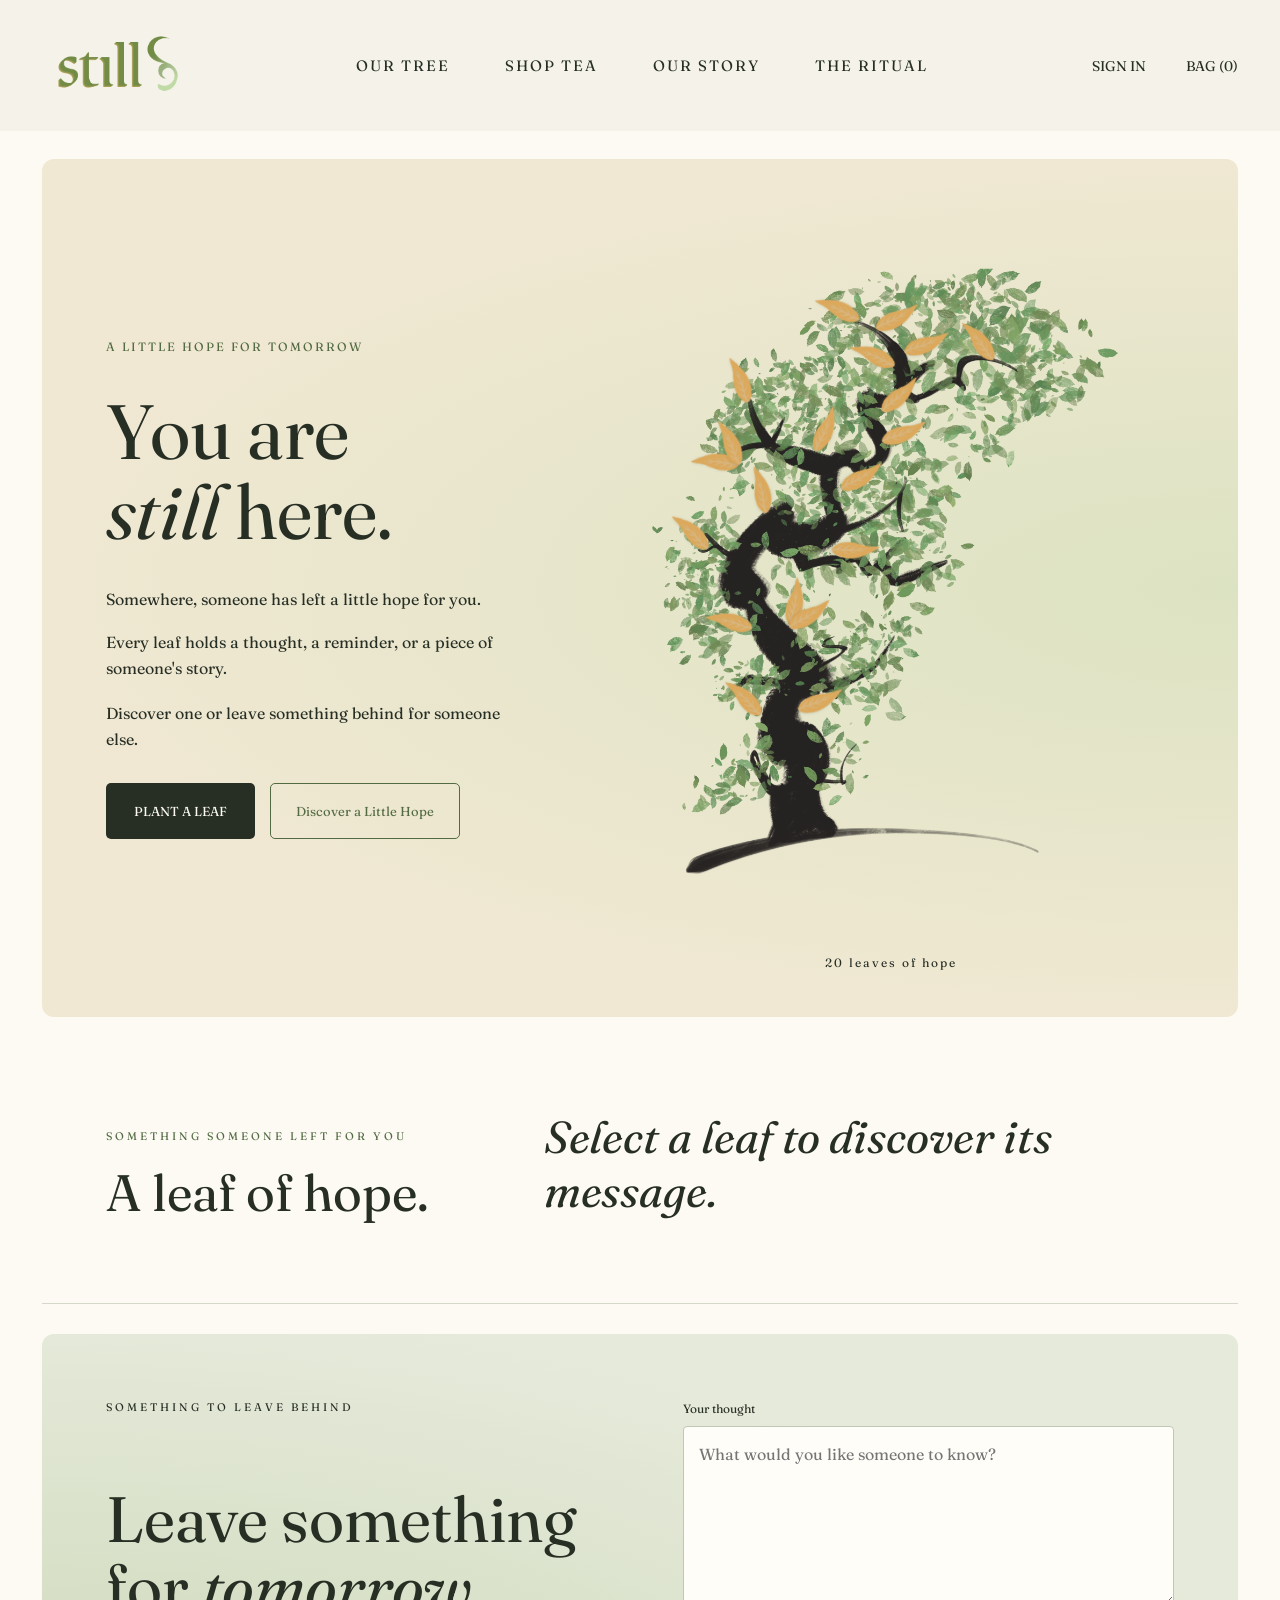
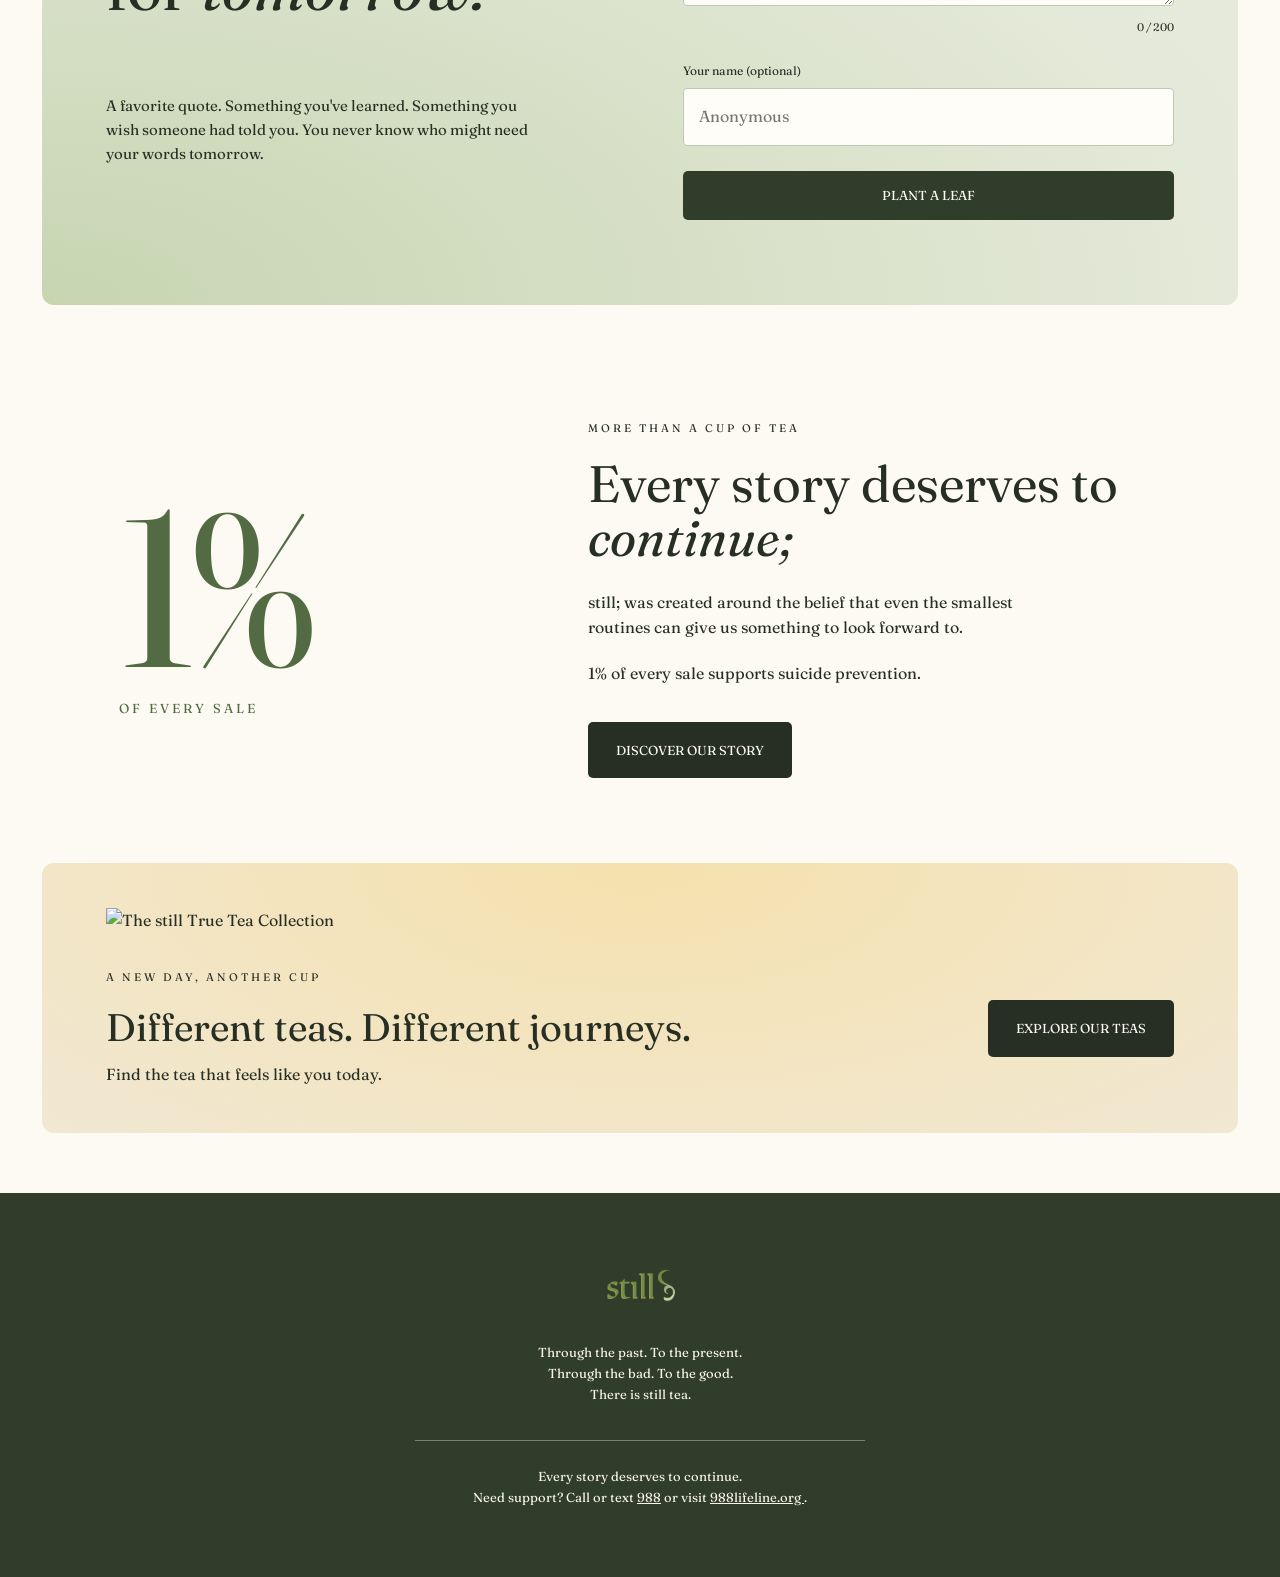
==== index.html @ 0435b793 "next" ====
<!DOCTYPE html>
<html lang="en">

<head>
    <meta charset="UTF-8">
    <meta name="viewport" content="width=device-width, initial-scale=1.0">

    <title>still; | Hope in a Cup</title>

    <link rel="stylesheet" href="style.css">

    <link href="https://fonts.googleapis.com/css2?family=Fraunces:opsz,wght@9..144,400;9..144,500;9..144,600&display=swap" rel="stylesheet">
</head>

<body class="home-page">

    <!-- NAVIGATION -->

    <header class="shop-header">
        <a class="logo" href="index.html" aria-label="STILL; home">
            <img src="Images/logo.png" alt="STILL;">
        </a>

        <button class="menu-button"
                type="button"
                aria-expanded="false"
                aria-controls="main-navigation">
            Menu ☰
        </button>

        <nav id="main-navigation">
            <a href="index.html">Our Tree</a>
            <a href="shop.html">Shop Tea</a>
            <a href="story.html">Our Story</a>
            <a href="ritual.html">The Ritual</a>
        </nav>

        <div class="shop-account">
            <span>Sign In</span>
            <span>Bag (0)</span>
        </div>
    </header>


    <!-- THE TREE OF TOMORROW -->

    <section class="tree-home" id="tree-section">

        <div class="tree-home-text">

            <p class="eyebrow">
                A LITTLE HOPE FOR TOMORROW
            </p>

            <h1>
                You are<br>
                <em>still</em> here.
            </h1>

            <p class="tree-home-intro">
                Somewhere, someone has left
                a little hope for you.
            </p>

            <p>
                Every leaf holds a thought,
                a reminder, or a piece of
                someone's story.
            </p>

            <p>
                Discover one or leave something
                behind for someone else.
            </p>

            <div class="tree-home-buttons">

                <a href="#share" class="store-button">
                    Plant a Leaf
                </a>

                <button id="random-leaf" type="button">
                    Discover a Little Hope
                </button>

            </div>

        </div>

        <div class="tree-home-artwork">

            <div class="tree-container">

                <img
                    class="tree-artwork"
                    src="Images/Tree.png"
                    alt="The Tree of Tomorrow">

                <svg id="tea-tree"
                     viewBox="0 0 800 1067"
                     preserveAspectRatio="none"
                     aria-label="Interactive tree of hopeful messages">

                    <g id="leaves"></g>

                </svg>

            </div>

            <p id="leaf-count" aria-live="polite">
                0 leaves of hope
            </p>

        </div>

    </section>

    <!-- MESSAGE FROM THE TREE -->

    <section class="home-message">

        <div class="home-message-heading">

            <p class="eyebrow">
                SOMETHING SOMEONE LEFT FOR YOU
            </p>

            <h2>A leaf of hope.</h2>

        </div>

        <div class="quote-card" aria-live="polite">

            <blockquote id="quote-text">
                Select a leaf to discover its message.
            </blockquote>

            <p id="quote-author"></p>

        </div>

    </section>


    <!-- SUBMISSION FORM -->

    <section class="share-section" id="share">

        <p class="eyebrow">
            SOMETHING TO LEAVE BEHIND
        </p>

        <h2>Leave something for <em>tomorrow.</em></h2>

        <p class="section-description">
            A favorite quote. Something you've learned.
            Something you wish someone had told you.
            You never know who might need your words tomorrow.
        </p>

        <form id="quote-form">

            <label for="message">Your thought</label>

            <textarea
                id="message"
                maxlength="200"
                placeholder="What would you like someone to know?"
                required></textarea>

            <p id="character-count">0 / 200</p>

            <label for="author">Your name (optional)</label>

            <input
                type="text"
                id="author"
                maxlength="40"
                placeholder="Anonymous">

            <button type="submit">
                Plant a leaf
            </button>

            <p id="success-message" role="status"></p>

        </form>

    </section>


    <!-- OUR PURPOSE -->

    <section class="home-purpose">

        <div class="home-purpose-number">

            <span>1%</span>

            <p>OF EVERY SALE</p>

        </div>

        <div class="home-purpose-text">

            <p class="eyebrow">
                MORE THAN A CUP OF TEA
            </p>

            <h2>
                Every story deserves
                to <em>continue;</em>
            </h2>

            <p>
                still; was created around the belief
                that even the smallest routines can
                give us something to look forward to.
            </p>

            <p>
                1% of every sale supports
                suicide prevention.
            </p>

            <a href="story.html" class="store-button">
                Discover Our Story
            </a>

        </div>

    </section>

    <!-- DISCOVER YOUR TEA -->

    <section class="home-collection">

        <img src="Images/collection.png"
             alt="The still True Tea Collection">

        <div class="home-collection-text">

            <div>

                <p class="eyebrow">
                    A NEW DAY, ANOTHER CUP
                </p>

                <h2>
                    Different teas. Different journeys.
                </h2>

                <p>
                    Find the tea that feels like you today.
                </p>

            </div>

            <a href="shop.html" class="store-button">
                Explore Our Teas
            </a>

        </div>

    </section>


    <!-- FOOTER -->

    <footer>

        <a class="logo" href="index.html" aria-label="STILL; home">
            <img src="Images/logo.png" alt="STILL;">
        </a>

        <p>Through the past. To the present.</p>
        <p>Through the bad. To the good.</p>
        <p>There is still tea.</p>

        <div class="support">
            <p>Every story deserves to continue.</p>

            <p>
                Need support? Call or text
                <a href="tel:988">988</a>
                or visit
                <a href="https://988lifeline.org">
                    988lifeline.org
                </a>.
            </p>
        </div>

    </footer>

    <script src="script.js"></script>

    <script>
        const menuButton = document.querySelector(".menu-button");
        const navigation = document.querySelector("#main-navigation");

        function closeMenu() {
            navigation.classList.remove("open");
            menuButton.setAttribute("aria-expanded", "false");
        }

        menuButton.addEventListener("click", event => {
            event.stopPropagation();

            const isOpen = navigation.classList.toggle("open");

            menuButton.setAttribute("aria-expanded", String(isOpen));
        });

        navigation.addEventListener("click", event => {
            if (event.target.closest("a")) {
                closeMenu();
            }
        });

        document.addEventListener("click", event => {
            if (!navigation.contains(event.target) &&
                !menuButton.contains(event.target)) {
                closeMenu();
            }
        });

        window.addEventListener("resize", () => {
            if (window.innerWidth > 900) {
                closeMenu();
            }
        });
    </script>

</body>
</html>
---- style.css ----
/* =========================
   BRAND COLORS AND FONTS
========================= */

:root {
    --cream: #f8f4eb;
    --green: #526b43;
    --light-green: #a8b88a;
    --dark-green: #303d2b;
    --yellow: #e9cf96;
    --peach: #e5b8a2;
    --brown: #8a735c;
    --white: #fffdf8;

    --heading-font: "Fraunces", sans-serif;
    --body-font: "Fraunces", sans-serif;
}


/* =========================
   GENERAL STYLING
========================= */

* {
    box-sizing: border-box;
    margin: 0;
    padding: 0;
}

html {
    scroll-behavior: smooth;
}

body {
    background-color: var(--cream);
    color: var(--dark-green);
    font-family: "Fraunces", sans-serif;
    line-height: 1.6;
}

h1, h2 {
    font-family: var(--heading-font);
    font-weight: 400;
    line-height: 1.05;
}

h1 {
    font-size: clamp(65px, 9vw, 130px);
}

h2 {
    font-size: clamp(48px, 6vw, 85px);
}

a {
    color: inherit;
    text-decoration: none;
}

button, input, textarea {
    font: inherit;
}

button {
    cursor: pointer;
}

.eyebrow {
    font-size: 11px;
    letter-spacing: 3px;
    font-weight: 400;
    margin-bottom: 20px;
}

.section-description {
    max-width: 500px;
    margin: 25px auto;
    font-size: 15px;
}


/* =========================
   NAVIGATION
========================= */

header {
    display: flex;
    justify-content: space-between;
    align-items: center;
    padding: 25px 6%;
}

.logo {
    font-family: var(--heading-font);
    font-size: 65px;
    line-height: 1;
}

.logo img {
    display: block;
    width: 120px;
    height: auto;
}

nav {
    display: flex;
    gap: 30px;
}

nav a {
    font-size: 13px;
}

nav a:hover {
    opacity: 0.5;
}

.menu-button {
    display: none;
    align-items: center;
    gap: 8px;
    background: transparent;
    color: var(--dark-green);
    border: 1px solid var(--dark-green);
    border-radius: 30px;
    padding: 9px 14px;
}

.menu-icon {
    font-size: 16px;
}

nav .shop-link {
    border-bottom: 1px solid var(--dark-green);
}

nav .shop-link.active {
    font-weight: 400;
}


/* =========================
   HERO SECTION
========================= */

.hero {
    min-height: 85vh;

    display: flex;
    flex-direction: column;
    align-items: center;
    justify-content: center;

    padding: 80px 20px;
    text-align: center;

    background: radial-gradient(
        ellipse at bottom,
        var(--peach),
        var(--yellow) 35%,
        var(--cream) 75%
    );
}

.intro {
    max-width: 430px;
    margin: 30px auto;
    font-size: 15px;
}

.button,
button {
    display: inline-block;

    background-color: var(--dark-green);
    color: var(--white);

    padding: 14px 30px;
    border: none;
    border-radius: 30px;

    font-size: 13px;

    transition: background-color 0.3s,
                transform 0.3s;
}

.button:hover,
button:hover {
    background-color: var(--green);
    transform: translateY(-2px);
}


/* =========================
   TREE SECTION
========================= */

.tree-section {
    padding: 100px 20px;
    text-align: center;
}

.tree-container {
    position: relative;
    width: 100%;
    max-width: 850px;
    margin: 0 auto;
}

.tree-artwork {
    display: block;
    width: 100%;
    height: auto;
}

#tea-tree {
    position: absolute;
    inset: 0;
    display: block;
    width: 100%;
    height: 100%;
    overflow: visible;
}


/* =========================
   INTERACTIVE LEAVES
========================= */

.leaf {
    cursor: pointer;
}

.leaf-shape {
    stroke: var(--dark-green);
    stroke-width: 0.6;

    transition: fill 0.3s,
                opacity 0.3s;
}

.leaf:hover .leaf-shape,
.leaf:focus .leaf-shape {
    fill: var(--yellow);
    stroke-width: 2;
}

.leaf.selected .leaf-shape {
    fill: var(--yellow);
    stroke-width: 2;
}

.leaf-vein {
    stroke: #f8f4eb;
    stroke-width: 0.8;
    fill: none;
    opacity: 0.65;
    pointer-events: none;
}

.leaf-inner {
    transform-origin: 0 0;
    animation: grow 0.7s ease-out both;
}

@keyframes grow {
    from {
        opacity: 0;
        transform: scale(0);
    }

    to {
        opacity: 1;
        transform: scale(1);
    }
}

#leaf-count {
    font-size: 12px;
    letter-spacing: 2px;
    margin-bottom: 30px;
}

.leaf-image {
    cursor: pointer;
    filter: saturate(0.88) drop-shadow(0 2px 2px rgba(48, 61, 43, 0.18));
    transition: filter 0.25s ease, transform 0.25s ease;
    transform-box: fill-box;
    transform-origin: center;
}

.leaf:hover .leaf-image,
.leaf:focus .leaf-image,
.leaf.selected .leaf-image {
    filter: saturate(1.25) brightness(1.08)
            drop-shadow(0 0 7px rgba(233, 207, 150, 0.95));
    transform: scale(1.12);
}

.leaf.new-leaf .leaf-image {
    animation: newLeafAppear 1.1s ease-out both;
}

@keyframes newLeafAppear {
    0% {
        opacity: 0;
        transform: scale(0.2) rotate(-18deg);
        filter: brightness(1.35);
    }

    70% {
        opacity: 1;
        transform: scale(1.18) rotate(4deg);
    }

    100% {
        opacity: 1;
        transform: scale(1) rotate(0);
    }
}


/* =========================
   QUOTE DISPLAY
========================= */

.quote-card {
    background-color: var(--white);
    border: 1px solid #ded9cd;

    max-width: 650px;
    margin: 0 auto;

    padding: 45px 30px;
    border-radius: 4px;
}

#quote-text {
    font-family: var(--heading-font);
    font-size: clamp(32px, 5vw, 48px);
    font-style: italic;
    line-height: 1.2;
    overflow-wrap: anywhere;
}

#quote-author {
    font-size: 12px;
    margin-top: 20px;
    opacity: 0.7;
    overflow-wrap: anywhere;
}

#random-leaf {
    margin-top: 30px;
    background-color: transparent;
    border: 1px solid var(--green);
    color: var(--green);
}

#random-leaf:hover {
    background-color: var(--green);
    color: var(--white);
}


/* =========================
   SHARE SECTION
========================= */

.share-section {
    background: linear-gradient(
        180deg,
        var(--cream),
        #dce3cf
    );

    padding: 100px 20px;
    text-align: center;
}

form {
    max-width: 500px;
    margin: 40px auto 0;
    text-align: left;
}

label {
    display: block;
    font-size: 12px;
    margin-bottom: 8px;
}

textarea,
input {
    width: 100%;

    background-color: var(--white);
    border: 1px solid #bfc7b5;
    border-radius: 4px;

    padding: 15px;
    color: var(--dark-green);
}

textarea {
    min-height: 150px;
    resize: vertical;
}

textarea:focus,
input:focus {
    outline: 2px solid var(--green);
}

#character-count {
    text-align: right;
    font-size: 11px;
    margin: 5px 0 25px;
}

form button {
    width: 100%;
    margin-top: 25px;
}

#success-message {
    margin-top: 20px;
    font-size: 13px;
    text-align: center;
}


/* =========================
   FOOTER
========================= */

footer {
    background-color: var(--dark-green);
    color: var(--cream);

    padding: 70px 20px;
    text-align: center;
}

footer .logo {
    display: inline-block;
    margin-bottom: 25px;
}

footer .logo img {
    width: 85px;
}

footer p {
    font-size: 13px;
}

.support {
    margin: 35px auto 0;
    padding-top: 25px;
    max-width: 450px;

    border-top: 1px solid #77836e;
}

.support a {
    text-decoration: underline;
}


/* =========================
   MOBILE RESPONSIVENESS
========================= */

@media (max-width: 600px) {

    header {
        position: relative;
        padding: 20px;
        flex-direction: row;
    }

    .menu-button {
        display: flex;
        margin-left: auto;
    }

    nav {
        display: none;
        position: absolute;
        z-index: 20;
        top: 100%;
        left: 20px;
        right: 20px;
        flex-direction: column;
        gap: 0;
        background: var(--cream);
        border: 1px solid #ded9cd;
        box-shadow: 0 15px 35px rgba(48, 61, 43, 0.12);
        padding: 12px 20px;
    }

    nav.open {
        display: flex;
    }

    nav a {
        padding: 12px 0;
        border-bottom: 1px solid #e7e1d4;
    }

    .shop-grid {
        grid-template-columns: 1fr;
    }

    .shop-hero h1 {
        font-size: clamp(48px, 14vw, 72px);
    }

}

@media (max-width: 900px) {

    header {
        position: relative;
    }

    .menu-button {
        display: flex;
    }

    nav {
        display: none;
        position: absolute;
        z-index: 20;
        top: 100%;
        left: 20px;
        right: 20px;
        flex-direction: column;
        gap: 0;
        background: var(--cream);
        border: 1px solid #ded9cd;
        box-shadow: 0 15px 35px rgba(48, 61, 43, 0.12);
        padding: 12px 20px;
    }

    nav.open {
        display: flex;
    }

    nav a {
        padding: 12px 0;
        border-bottom: 1px solid #e7e1d4;
    }

    .shop-hero {
        min-height: 52vh;
        display: flex;
        flex-direction: column;
        justify-content: center;
        align-items: center;
        text-align: center;
        padding: 80px 20px;
        background: radial-gradient(ellipse at bottom, var(--peach), var(--yellow) 35%, var(--cream) 75%);
    }

    .shop-grid {
        max-width: 1100px;
        margin: 0 auto;
        padding: 80px 20px 120px;
        display: grid;
        grid-template-columns: repeat(3, 1fr);
        gap: 28px;
    }

    .product-card {
        text-align: center;
    }

    .product-image {
        aspect-ratio: 4 / 5;
        display: grid;
        place-items: center;
        margin-bottom: 20px;
        border: 1px solid #ded9cd;
        background: var(--white);
        color: #9a927f;
    }

    .product-card h3 {
        font-family: var(--heading-font);
        font-size: 30px;
        font-weight: 400;
    }

    .product-price {
        margin: 8px 0 20px;
    }

    .product-card .button {
        min-width: 140px;
    }
}

@media (min-width: 901px) {

    .logo img {
        width: 140px;
    }

}


/* REDUCED MOTION ACCESSIBILITY */

@media (prefers-reduced-motion: reduce) {

    html {
        scroll-behavior: auto;
    }

    *, *::before, *::after {
        animation: none !important;
        transition: none !important;
    }

}

/* =====================================
   STILL; STOREFRONT
===================================== */

.shop-page {
    background: #fcfaf3;
    color: #272f25;
}


/* SHOP NAVIGATION */

.shop-header {
    background: #f5f3e9;
    padding: 24px 3.3%;
    min-height: 110px;
}

.shop-header .logo img {
    width: 150px;
}

.shop-header nav {
    display: flex;
    gap: 55px;
}

.shop-header nav a {
    text-transform: uppercase;
    letter-spacing: 2px;
    font-size: 15px;
}

.shop-account {
    display: flex;
    gap: 40px;
    text-transform: uppercase;
    font-size: 14px;
}


/* SHOP PAGE MARGINS */

.shop-main {
    padding: 28px 3.3% 0;
}


/* =====================================
   HERO SECTION
===================================== */

.store-hero {
    position: relative;
    isolation: isolate;
    overflow: hidden;

    display: grid;
    grid-template-columns: 1fr 1fr;
    align-items: center;

    min-height: 570px;
    padding: 40px 5.3%;

    border-radius: 12px;

    background: radial-gradient(
        ellipse at 75% 35%,
        #ffe2a7 0%,
        #f5e3c0 25%,
        #f1e8d3 60%
    );
}


/* HERO TEXT */

.store-hero-text {
    position: relative;
    z-index: 2;

    display: flex;
    flex-direction: column;
    align-items: flex-start;
    justify-content: space-between;

    min-height: 460px;
}

.store-hero-text .eyebrow {
    color: #6b814b;
    font-size: 17px;
    letter-spacing: 2.5px;
}

.store-hero h1 {
    font-size: clamp(55px, 5vw, 95px);
    line-height: 1.08;
    font-weight: 400;
    letter-spacing: -2px;
}

.store-hero h1 em {
    font-weight: 400;
}


/* HERO PRODUCT IMAGE */

.store-hero-image {
    position: relative;
    z-index: 2;

    display: flex;
    justify-content: center;
    align-items: center;
}

.store-hero-image img {
    display: block;
    width: 100%;
    max-width: 540px;
    max-height: 510px;
    object-fit: contain;
}


/* BACKGROUND CURVES */

.hero-curve {
    position: absolute;
    z-index: -1;
    pointer-events: none;

    width: 85%;
    height: 220px;

    border-radius: 50% 0 0 0;
    transform: rotate(-12deg);
}

.curve-one {
    background: rgba(168, 184, 138, 0.18);
    bottom: -100px;
    right: -30%;
}

.curve-two {
    background: rgba(168, 184, 138, 0.25);
    bottom: -140px;
    right: -33%;
}


/* =====================================
   BUTTONS
===================================== */

.store-button {
    display: inline-block;

    background: #272f25;
    color: #fcfaf3;

    padding: 19px 32px;
    border-radius: 5px;

    text-transform: uppercase;
    font-size: 16px;

    transition: background 0.3s ease;
}

.store-button:hover {
    background: #526b43;
}


/* =====================================
   TRUE TEA COLLECTION
===================================== */

.tea-collection {
    padding: 48px 0 80px;
}

.collection-intro h2 {
    font-size: clamp(30px, 2.5vw, 45px);
    font-weight: 400;
    margin-bottom: 15px;
}

.collection-intro h2 em {
    font-weight: 400;
}

.collection-intro p {
    font-size: 16px;
    line-height: 1.4;
}


/* TEA CATEGORY NAVIGATION */

.tea-navigation {
    display: flex;
    flex-wrap: wrap;
    align-items: center;
    gap: 6px;

    border-top: 1px solid #d7d8cc;

    margin-top: 48px;
    padding: 24px 10px;

    color: #747d68;
    font-size: 16px;
    letter-spacing: 1.5px;
    text-transform: uppercase;
}

.tea-navigation a:hover {
    color: #272f25;
    text-decoration: underline;
}


/* =====================================
   PRODUCT GRID
===================================== */

.tea-grid {
    display: grid;
    grid-template-columns: repeat(3, 1fr);
    gap: 55px 28px;
}

.tea-product {
    scroll-margin-top: 30px;
}

.tea-product-image {
    aspect-ratio: 4 / 4.5;

    display: flex;
    justify-content: center;
    align-items: center;

    padding: 40px;
    overflow: hidden;
    border-radius: 5px;
}

.tea-product-image img {
    width: 100%;
    height: 100%;
    object-fit: contain;

    transition: transform 0.4s ease;
}

.tea-product:hover .tea-product-image img {
    transform: scale(1.045);
}


/* PRODUCT BACKGROUND COLORS */

.green-bg {
    background: radial-gradient(
        ellipse at top,
        #f1efce,
        #c7d4b3
    );
}

.white-bg {
    background: radial-gradient(
        ellipse at top,
        #faf6e9,
        #e4ddc8
    );
}

.yellow-bg {
    background: radial-gradient(
        ellipse at top,
        #fff1c2,
        #e7d39a
    );
}

.oolong-bg {
    background: radial-gradient(
        ellipse at top,
        #f9e4ca,
        #e5bc95
    );
}

.black-bg {
    background: radial-gradient(
        ellipse at top,
        #f1d6c8,
        #cfa69b
    );
}

.dark-bg {
    background: radial-gradient(
        ellipse at top,
        #e8c9ba,
        #b9938c
    );
}


/* PRODUCT INFORMATION */

.tea-product-info {
    padding: 22px 0;
}

.tea-type {
    font-size: 11px;
    letter-spacing: 2px;
    color: #747d68;
    margin-bottom: 8px;
}

.tea-product-info h3 {
    font-size: 30px;
    font-weight: 400;
    margin-bottom: 10px;
}

.tea-product-info p {
    max-width: 320px;
}

.tea-quantity {
    font-size: 12px;
    text-transform: uppercase;
    letter-spacing: 1px;
    margin-top: 20px;
}



/* =====================================
   BRAND STORY
===================================== */

.store-story {
    display: grid;
    grid-template-columns: 1fr 1fr;
    align-items: center;
    gap: 6%;

    text-align: left;
    padding: 65px 5%;

    background: radial-gradient(
        ellipse at bottom right,
        #d7dfc4,
        #f3efdf 75%
    );

    border-radius: 12px;
}


/* LEFT SIDE — TEXT */

.story-text {
    display: flex;
    flex-direction: column;
    align-items: flex-start;
}

.story-text .eyebrow {
    color: #526b43;
    margin-bottom: 30px;
}

.story-text h2 {
    font-size: clamp(36px, 3.8vw, 65px);
    line-height: 1.1;
    margin-bottom: 25px;
}

.story-text p:not(.eyebrow) {
    max-width: 450px;
    margin: 0 0 20px;
}

.story-text .store-button {
    margin-top: 20px;
}


/* RIGHT SIDE — PHOTO */

.story-image {
    width: 100%;
}

.story-image img {
    display: block;
    width: 100%;
    height: 500px;

    object-fit: cover;
    object-position: center;

    border-radius: 5px;
}


/* MOBILE RESPONSIVENESS */

@media (max-width: 768px) {

    .store-story {
        grid-template-columns: 1fr;
        gap: 35px;
        padding: 40px 25px;
    }

    .story-image img {
        height: 350px;
    }

}

/* =====================================
   THE RITUAL / COMMUNITY
===================================== */

.store-ritual {
    display: grid;
    grid-template-columns: 1fr 1fr;
    align-items: center;
    gap: 8%;

    padding: 100px 5%;
}

.ritual-image img {
    display: block;
    width: 100%;
    max-height: 550px;
    object-fit: contain;
}

.ritual-text h2 {
    font-size: clamp(40px, 4vw, 65px);
}

.ritual-text p:not(.eyebrow) {
    max-width: 400px;
    margin: 25px 0;
}


/* =====================================
   REGULAR TYPE WEIGHT
===================================== */

h1, h2, h3, h4, h5, h6,
strong, b, em, .eyebrow,
nav .shop-link.active,
.store-hero h1,
.store-hero h1 em,
.collection-intro h2,
.collection-intro h2 em {
    font-weight: 400 !important;
}


/* =====================================
   TABLET
===================================== */

@media (max-width: 900px) {

    .shop-header {
        position: relative;
        min-height: 80px;
    }

    .shop-header .menu-button {
        display: flex;
        margin-left: auto;
    }

    .shop-header nav {
        display: none;
        position: absolute;
        z-index: 20;
        top: 100%;
        left: 20px;
        right: 20px;
        flex-direction: column;
        gap: 0;
        padding: 15px 20px;
        background: #f5f3e9;
        border: 1px solid #ded9cd;
    }

    .shop-header nav.open {
        display: flex;
    }

    .shop-header nav a {
        padding: 12px 0;
    }

    .shop-account {
        display: none;
    }

    .store-hero {
        min-height: 440px;
        padding: 30px;
    }

    .store-hero-text {
        min-height: 350px;
    }

    .tea-grid {
        grid-template-columns: repeat(2, 1fr);
    }

    .tea-product-image {
        padding: 25px;
    }

}


/* =====================================
   MOBILE
===================================== */

@media (max-width: 600px) {

    .shop-main {
        padding: 15px 4% 0;
    }

    .shop-header .logo img {
        width: 110px;
    }

    .store-hero {
        grid-template-columns: 1fr;
        gap: 35px;
        padding: 30px 25px;
    }

    .store-hero-text {
        min-height: auto;
        gap: 25px;
    }

    .store-hero h1 {
        font-size: 58px;
    }

    .store-hero-text .eyebrow {
        font-size: 11px;
    }

    .store-hero-image img {
        max-height: 350px;
    }

    .store-button {
        padding: 15px 22px;
        font-size: 13px;
    }

    .tea-collection {
        padding-top: 35px;
    }

    .tea-navigation {
        font-size: 11px;
        letter-spacing: 1px;
        margin-top: 30px;
    }

    .tea-grid {
        grid-template-columns: repeat(2, 1fr);
        gap: 25px 12px;
    }

    .tea-product-image {
        padding: 15px;
    }

    .tea-product-info h3 {
        font-size: 23px;
    }

    .tea-product_info p {
        font-size: 12px;
    }

    .store-story {
        padding: 65px 20px;
    }

    .store-ritual {
        grid-template-columns: 1fr;
        gap: 35px;
        padding: 65px 0;
    }

}

/* HORIZONTAL COLLECTION HERO */

.store-hero {
    display: flex;
    flex-direction: column;
    align-items: stretch;
    gap: 30px;
    min-height: auto;
    padding: 40px 5%;
}

.store-hero-image {
    order: -1;
    width: 100%;
}

.store-hero-image img {
    width: 100%;
    max-width: none;
    max-height: none;
    height: auto;
}

.store-hero-text {
    min-height: auto;
    display: grid;
    grid-template-columns: 1fr auto;
    align-items: center;
    gap: 20px;
}

.store-hero-text .eyebrow {
    grid-column: 1 / -1;
    margin-bottom: 0;
}

.store-hero h1 {
    font-size: clamp(45px, 5vw, 85px);
}

.store-hero h1 br {
    display: none;
}

@media (max-width: 600px) {

    .store-hero-text {
        display: flex;
        align-items: flex-start;
        gap: 20px;
    }

    .store-hero {
        padding: 25px;
    }

}

/* =====================================
   RITUAL PAGE HERO
===================================== */

.ritual-page-hero {
    min-height: 52vh;
    display: grid;
    place-items: center;
    text-align: center;
    padding: 80px 20px;
    background: radial-gradient(ellipse at bottom, var(--peach), var(--yellow) 35%, var(--cream) 75%);
}

.ritual-page-hero h1 {
    font-size: clamp(55px, 7vw, 100px);
}


/* =====================================
   COMMUNITY SECTION
===================================== */

.ritual-community {
    min-height: 420px;
    display: grid;
    place-items: center;
    text-align: center;
    padding: 80px 20px;
    background: #dce3cf;
}

.ritual-community div {
    max-width: 650px;
}

.ritual-community h2 {
    font-size: clamp(38px, 5vw, 70px);
    margin-bottom: 20px;
}

.ritual-community p:not(.eyebrow) {
    margin-bottom: 30px;
}

/* =====================================
   THE RITUAL PAGE
===================================== */

.ritual-page {
    background: #fcfaf3;
    color: #272f25;
}

.ritual-main {
    padding: 28px 3.3% 0;
}

.ritual-page h1,
.ritual-page h2,
.ritual-page h3 {
    font-family: "Fraunces", Georgia, serif;
}

.ritual-page h2 {
    font-size: clamp(38px, 4.5vw, 75px);
    line-height: 1.1;
}

.ritual-page .eyebrow {
    letter-spacing: 2px;
    color: #526b43;
    font-size: 12px;
}

.ritual-page .store-button {
    display: inline-block;
    background: #272f25;
    color: #fcfaf3;
    padding: 18px 30px;
    border-radius: 5px;
    text-transform: uppercase;
    font-size: 13px;
}

.ritual-page .store-button:hover {
    background: #526b43;
}


/* =====================================
   HERO / OUR STORY
===================================== */

.ritual-hero {
    display: grid;
    grid-template-columns: 1fr 1fr;
    align-items: center;
    gap: 6%;

    padding: 65px 5%;
    border-radius: 12px;

    background: radial-gradient(
        ellipse at bottom right,
        #f4dca5,
        #f1e8d3 70%
    );
}

.ritual-hero-text {
    text-align: left;
}

.ritual-hero h1 {
    font-size: clamp(50px, 5.5vw, 100px);
    line-height: 1.05;
    margin-bottom: 30px;
}

.ritual-hero-text p:not(.eyebrow) {
    max-width: 470px;
    margin-bottom: 20px;
    font-size: 16px;
}

.ritual-hero-text .ritual-statement {
    font-size: 23px;
    font-style: italic;
    margin-top: 30px;
}

.ritual-hero-photo img {
    display: block;
    width: 100%;
    height: 650px;

    object-fit: cover;
    object-position: center;

    border-radius: 5px;
}


/* =====================================
   THE SEMICOLON
===================================== */

.semicolon-section {
    display: grid;
    grid-template-columns: 35% 1fr;
    align-items: center;
    gap: 10%;

    padding: 100px 8%;
}

.semicolon-symbol {
    display: flex;
    justify-content: center;
    align-items: center;
}

.semicolon-symbol img {
    display: block;
    width: 65%;
    max-height: 400px;
    object-fit: contain;
}

.semicolon-text h2 {
    margin-bottom: 25px;
}

.semicolon-text p:not(.eyebrow) {
    max-width: 480px;
    margin-bottom: 20px;
}


/* =====================================
   DONATION SECTION
===================================== */

.donation-section {
    display: grid;
    grid-template-columns: 40% 1fr;
    align-items: center;
    gap: 7%;

    padding: 80px 7%;
    border-radius: 12px;

    background: radial-gradient(
        ellipse at bottom left,
        #c7d5b1,
        #e6eadb 75%
    );
}

.donation-number {
    color: #526b43;
}

.donation-number span {
    display: block;
    font-size: clamp(110px, 18vw, 280px);
    line-height: 1;
    letter-spacing: -8px;
}

.donation-number p {
    font-size: 15px;
    letter-spacing: 3px;
}

.donation-text h2 {
    font-size: clamp(35px, 3.7vw, 65px);
    margin-bottom: 30px;
}

.donation-text p {
    max-width: 480px;
    margin-bottom: 20px;
}

.donation-text .store-button {
    margin-top: 15px;
}


/* =====================================
   TRUE TEA INTRODUCTION
===================================== */

.tea-education {
    padding: 100px 0;
}

.tea-education-intro {
    max-width: 800px;
    padding: 0 2%;
    text-align: left;
}

.tea-education-intro h2 {
    font-size: clamp(55px, 6vw, 100px);
    margin-bottom: 25px;
}

.tea-education-intro h3 {
    font-size: clamp(22px, 2.5vw, 36px);
    font-weight: 400;
    margin-bottom: 25px;
}

.tea-education-intro p:not(.eyebrow) {
    max-width: 650px;
    margin-bottom: 18px;
}


/* TEA NAVIGATION */

.ritual-tea-navigation {
    display: flex;
    flex-wrap: wrap;
    gap: 8px;

    border-top: 1px solid #d7d8cc;

    margin-top: 40px;
    margin-bottom: 20px;
    padding: 25px 2%;

    font-size: 14px;
    letter-spacing: 2px;
    text-transform: uppercase;
    color: #747d68;
}

.ritual-tea-navigation a:hover {
    color: #272f25;
    text-decoration: underline;
}


/* =====================================
   INDIVIDUAL TEA SECTIONS
===================================== */

.ritual-tea {
    display: grid;
    grid-template-columns: 1fr 1fr;
    align-items: center;
    gap: 7%;

    padding: 60px 6%;
    margin-bottom: 24px;

    border-radius: 12px;

    scroll-margin-top: 30px;
}


/* ALTERNATE IMAGE PLACEMENT */

.ritual-tea.reverse .ritual-tea-photo {
    order: 2;
}

.ritual-tea.reverse .ritual-tea-text {
    order: 1;
}


/* TEA IMAGES */

.ritual-tea-photo {
    display: flex;
    justify-content: center;
    align-items: center;
}

.ritual-tea-photo img {
    display: block;

    width: 100%;
    max-width: 480px;
    height: 520px;

    object-fit: contain;
}


/* TEA TEXT */

.ritual-tea-text {
    text-align: left;
}

.ritual-tea-text h2 {
    font-size: clamp(45px, 5vw, 80px);
    margin-bottom: 30px;
}

.ritual-tea-text h3 {
    font-size: 14px;
    font-weight: 600;

    text-transform: uppercase;
    letter-spacing: 2px;

    margin-top: 25px;
    margin-bottom: 8px;
}

.ritual-tea-text p:not(.eyebrow) {
    max-width: 480px;
    font-size: 15px;
    line-height: 1.6;
}

.ritual-tea-text .store-button {
    margin-top: 30px;
}


/* =====================================
   INDIVIDUAL TEA COLORS
===================================== */


/* GREEN — STILL HERE */

.ritual-green {
    background: radial-gradient(
        ellipse at top left,
        #f0f1d1,
        #c4d3ad
    );
}


/* WHITE — STILL HEALING */

.ritual-white {
    background: radial-gradient(
        ellipse at top right,
        #fbf5e5,
        #e3d4bb
    );
}


/* YELLOW — STILL LEARNING */

.ritual-yellow {
    background: radial-gradient(
        ellipse at top left,
        #fff2bf,
        #e8c576
    );
}


/* OOLONG — STILL BECOMING */

.ritual-oolong {
    background: radial-gradient(
        ellipse at top right,
        #fce4bd,
        #e5ae7e
    );
}


/* PU-ERH — STILL EVOLVING */

.ritual-puerh {
    background: radial-gradient(
        ellipse at top left,
        #f5d5bc,
        #d9a294
    );
}


/* BLACK — STILL ENDURING */

.ritual-black {
    background: radial-gradient(
        ellipse at top right,
        #efd6cd,
        #c6a0ac
    );
}


/* =====================================
   TEA RESEARCH NOTE
===================================== */

.tea-research-note {
    max-width: 800px;

    padding: 25px 2%;
    margin-top: 15px;

    font-size: 12px;
    color: #626b59;
}

.tea-research-note p {
    margin-bottom: 12px;
}

.tea-research-note a {
    text-decoration: underline;
}


/* =====================================
   TREE OF TOMORROW
===================================== */

.ritual-community {
    display: grid;
    grid-template-columns: 1fr 1fr;
    align-items: center;
    gap: 8%;

    background: #e4e8d8;

    padding: 65px 5%;
    margin-bottom: 70px;

    border-radius: 12px;
}

.ritual-community-photo img {
    display: block;
    width: 100%;
    max-height: 650px;
    object-fit: contain;
}

.ritual-community-text h2 {
    margin-bottom: 30px;
}

.ritual-community-text p:not(.eyebrow) {
    max-width: 450px;
    margin-bottom: 20px;
}

.ritual-community-text .store-button {
    margin-top: 15px;
}


/* =====================================
   TABLET
===================================== */

@media (max-width: 900px) {

    .ritual-header {
        position: relative;
    }

    .ritual-header .menu-button {
        display: flex;
        margin-left: auto;
    }

    .ritual-header nav {
        display: none;
        position: absolute;
        top: 100%;
        left: 20px;
        right: 20px;
        z-index: 20;

        flex-direction: column;
        gap: 0;

        padding: 15px 20px;
        background: #f5f3e9;
        border: 1px solid #ded9cd;
    }

    .ritual-header nav.open {
        display: flex;
    }

    .ritual-header nav a {
        padding: 12px 0;
    }

    .ritual-header .shop-account {
        display: none;
    }

    .ritual-hero {
        padding: 40px 5%;
    }

    .ritual-hero-photo img {
        height: 500px;
    }

    .ritual-tea-photo img {
        height: 400px;
    }

    .ritual-tea {
        padding: 40px 5%;
        gap: 5%;
    }

}


/* =====================================
   MOBILE RESPONSIVENESS
===================================== */

@media (max-width: 650px) {

    .ritual-main {
        padding: 15px 4% 0;
    }

    .ritual-hero,
    .semicolon-section,
    .donation-section,
    .ritual-tea,
    .ritual-community {
        grid-template-columns: 1fr;
        gap: 30px;
    }

    .ritual-hero,
    .ritual-tea,
    .donation-section,
    .ritual-community {
        padding: 35px 25px;
    }

    .ritual-hero h1 {
        font-size: 60px;
    }

    .ritual-hero-photo img {
        height: 350px;
    }

    .semicolon-section {
        padding: 60px 20px;
    }

    .semicolon-symbol img {
        max-height: 220px;
    }

    .donation-number span {
        font-size: 140px;
        letter-spacing: -5px;
    }

    .tea-education {
        padding: 65px 0;
    }

    .tea-education-intro h2 {
        font-size: 55px;
    }

    .ritual-tea-navigation {
        font-size: 11px;
        letter-spacing: 1px;
    }

    .ritual-tea-photo img {
        height: 320px;
    }

    .ritual-tea.reverse .ritual-tea-photo {
        order: 0;
    }

    .ritual-tea.reverse .ritual-tea-text {
        order: 1;
    }

    .ritual-community-photo img {
        max-height: 350px;
    }

}

/* =====================================
   THE CUSTOMER'S DAILY RITUAL
===================================== */

.daily-ritual {
    background: #f1e8d3;
    padding: 65px 5%;
    margin-bottom: 30px;
    border-radius: 12px;
}

.daily-ritual-intro {
    max-width: 650px;
    text-align: left;
    margin-bottom: 45px;
}

.daily-ritual-intro h2 {
    margin-bottom: 20px;
}

.daily-ritual-intro p {
    max-width: 550px;
}

.daily-ritual-grid {
    display: grid;
    grid-template-columns: repeat(3, 1fr);
    gap: 30px;
}

.ritual-step {
    text-align: left;
}

.ritual-step img {
    display: block;
    width: 100%;
    aspect-ratio: 4 / 5;
    object-fit: cover;
    border-radius: 5px;
    margin-bottom: 25px;
}

.ritual-step .eyebrow {
    font-size: 12px;
    letter-spacing: 2px;
    margin-bottom: 10px;
}

.ritual-step h3 {
    font-size: 32px;
    font-weight: 400;
    line-height: 1.2;
    margin-bottom: 15px;
}

.ritual-step p:not(.eyebrow) {
    font-size: 15px;
    line-height: 1.6;
}

@media (max-width: 650px) {

    .daily-ritual {
        padding: 35px 25px;
    }

    .daily-ritual-grid {
        grid-template-columns: 1fr;
        gap: 45px;
    }

    .ritual-step img {
        aspect-ratio: 4 / 3;
    }

}

/* =====================================
   STILL; COMMUNITY HOMEPAGE
===================================== */

.home-page {
    background: #fcfaf3;
    color: #272f25;
}

.tree-home {
    display: grid;
    grid-template-columns: 42% 1fr;
    align-items: center;
    gap: 5%;
    margin: 28px 3.3%;
    padding: 45px 5%;
    min-height: 80vh;
    border-radius: 12px;
    background: radial-gradient(ellipse at right, #dce3c2, #f1e8d3 75%);
}

.tree-home-text {
    text-align: left;
}

.tree-home-text .eyebrow {
    color: #526b43;
    font-size: 12px;
    letter-spacing: 2px;
    margin-bottom: 35px;
}

.tree-home-text h1 {
    font-size: clamp(65px, 6vw, 110px);
    line-height: 1.05;
    margin-bottom: 35px;
}

.tree-home-text p:not(.eyebrow) {
    max-width: 400px;
    font-size: 16px;
    margin-bottom: 20px;
}

.tree-home-text .tree-home-intro {
    font-size: 23px;
    line-height: 1.4;
}

.tree-home-buttons {
    display: flex;
    flex-wrap: wrap;
    align-items: center;
    gap: 15px;
    margin-top: 30px;
}

.home-page .store-button {
    display: inline-block;
    background: #272f25;
    color: #fcfaf3;
    border-radius: 5px;
    padding: 18px 28px;
    font-size: 13px;
    text-transform: uppercase;
}

.home-page .store-button:hover {
    background: #526b43;
}

.tree-home-buttons #random-leaf {
    margin: 0;
    padding: 17px 25px;
    border-radius: 5px;
    border: 1px solid #526b43;
}

.tree-home-artwork {
    width: 100%;
    min-width: 0;
}

.tree-home-artwork .tree-container {
    max-width: 550px;
    width: 100%;
    margin: 0 auto;
}

.tree-home-artwork .tree-artwork {
    display: block;
    width: 100%;
    height: auto;
}

.tree-home-artwork #leaf-count {
    text-align: center;
    font-size: 12px;
    letter-spacing: 2px;
    margin-top: 15px;
    margin-bottom: 0;
}

.home-message {
    display: grid;
    grid-template-columns: 35% 1fr;
    align-items: center;
    gap: 6%;
    margin: 0 3.3%;
    padding: 65px 5%;
    border-bottom: 1px solid #d7d8cc;
}

.home-message-heading h2 {
    font-size: clamp(35px, 4vw, 65px);
}

.home-message-heading .eyebrow {
    color: #526b43;
}

.home-message .quote-card {
    border: none;
    background: transparent;
    border-radius: 0;
    padding: 0;
    margin: 0;
    max-width: none;
    text-align: left;
}

.home-message #quote-text {
    font-size: clamp(30px, 3.5vw, 60px);
}

.home-message #quote-author {
    margin-top: 20px;
}

.home-page .share-section {
    display: grid;
    grid-template-columns: 1fr 1fr;
    align-items: start;
    column-gap: 8%;
    text-align: left;
    margin: 30px 3.3%;
    padding: 65px 5%;
    background: radial-gradient(ellipse at bottom left, #c7d5b1, #e6eadb 75%);
    border-radius: 12px;
}

.home-page .share-section .eyebrow,
.home-page .share-section h2,
.home-page .share-section .section-description {
    grid-column: 1;
}

.home-page .share-section h2 {
    font-size: clamp(45px, 5vw, 75px);
}

.home-page .share-section .section-description {
    margin: 25px 0;
    max-width: 430px;
}

.home-page .share-section form {
    grid-column: 2;
    grid-row: 1 / span 3;
    width: 100%;
    max-width: none;
    margin: 0;
}

.home-page .share-section textarea {
    min-height: 180px;
}

.home-page .share-section form button {
    border-radius: 5px;
    text-transform: uppercase;
}

.home-purpose {
    display: grid;
    grid-template-columns: 35% 1fr;
    align-items: center;
    gap: 10%;
    margin: 0 3.3%;
    padding: 85px 6%;
}

.home-purpose-number {
    color: #526b43;
}

.home-purpose-number span {
    display: block;
    font-size: clamp(120px, 17vw, 260px);
    line-height: 1;
    letter-spacing: -6px;
}

.home-purpose-number p {
    letter-spacing: 3px;
    font-size: 13px;
}

.home-purpose-text h2 {
    font-size: clamp(35px, 4vw, 65px);
    margin-bottom: 25px;
}

.home-purpose-text p:not(.eyebrow) {
    max-width: 450px;
    margin-bottom: 20px;
}

.home-purpose-text .store-button {
    margin-top: 15px;
}

.home-collection {
    background: radial-gradient(ellipse at top, #f5e1ad, #f1e8d3);
    margin: 0 3.3% 60px;
    padding: 45px 5%;
    border-radius: 12px;
}

.home-collection > img {
    display: block;
    width: 100%;
    height: auto;
    margin-bottom: 35px;
}

.home-collection-text {
    display: flex;
    align-items: center;
    justify-content: space-between;
    gap: 30px;
}

.home-collection-text h2 {
    font-size: clamp(30px, 3vw, 50px);
    margin-bottom: 15px;
}

@media (max-width: 900px) {

    .home-page header {
        position: relative;
    }

    .home-page .menu-button {
        display: flex;
        margin-left: auto;
    }

    .home-page header nav {
        display: none;
        position: absolute;
        top: 100%;
        left: 20px;
        right: 20px;
        z-index: 20;
        flex-direction: column;
        gap: 0;
        padding: 15px 20px;
        background: #f5f3e9;
        border: 1px solid #ded9cd;
    }

    .home-page header nav.open {
        display: flex;
    }

    .home-page header nav a {
        padding: 12px 0;
    }

}

@media (max-width: 768px) {

    .tree-home,
    .home-message,
    .home-page .share-section,
    .home-purpose {
        grid-template-columns: 1fr;
        gap: 30px;
    }

    .tree-home {
        padding: 30px 25px;
        min-height: auto;
    }

    .tree-home-text h1 {
        font-size: 60px;
    }

    .tree-home-artwork .tree-container {
        max-width: 420px;
    }

    .home-message,
    .home-purpose {
        padding: 45px 20px;
    }

    .home-page .share-section {
        padding: 35px 25px;
    }

    .home-page .share-section form {
        grid-column: 1;
        grid-row: auto;
    }

    .home-purpose-number span {
        font-size: 140px;
    }

    .home-collection {
        padding: 25px;
    }

    .home-collection-text {
        flex-direction: column;
        align-items: flex-start;
    }

}
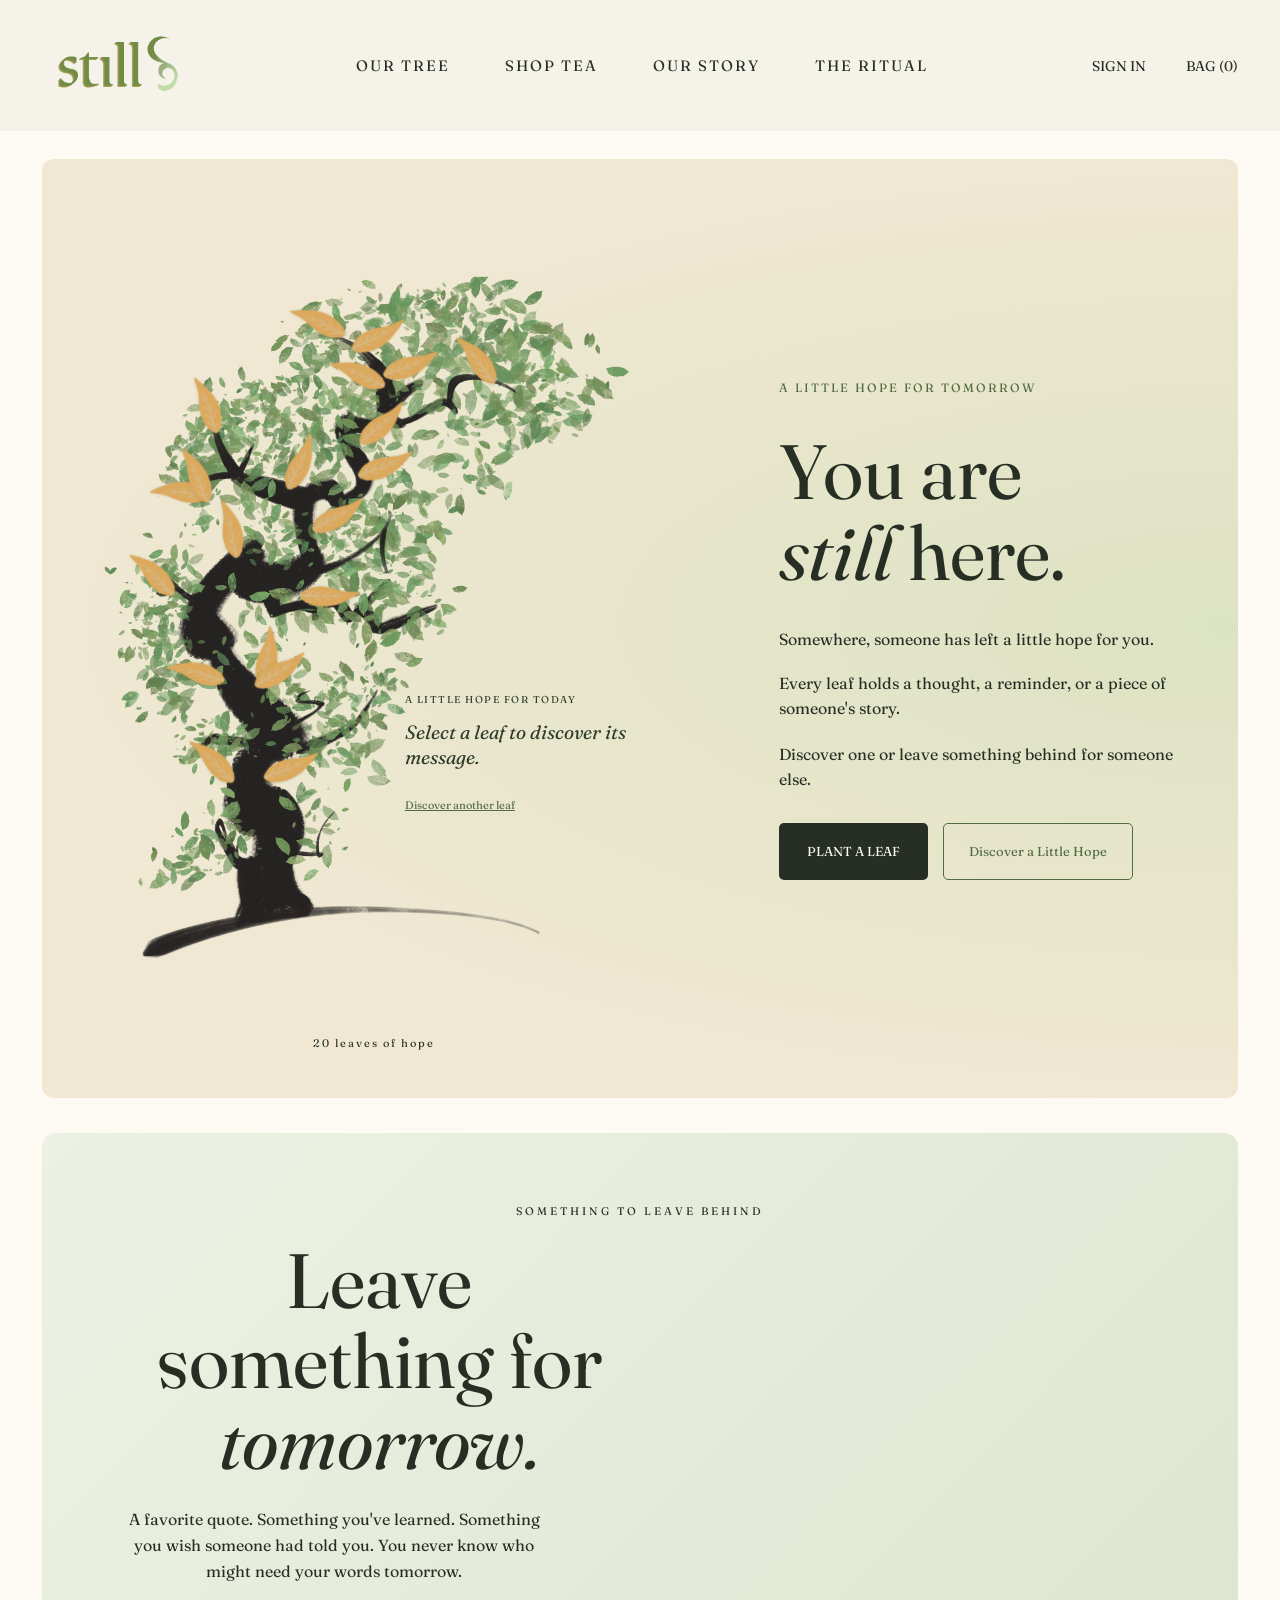
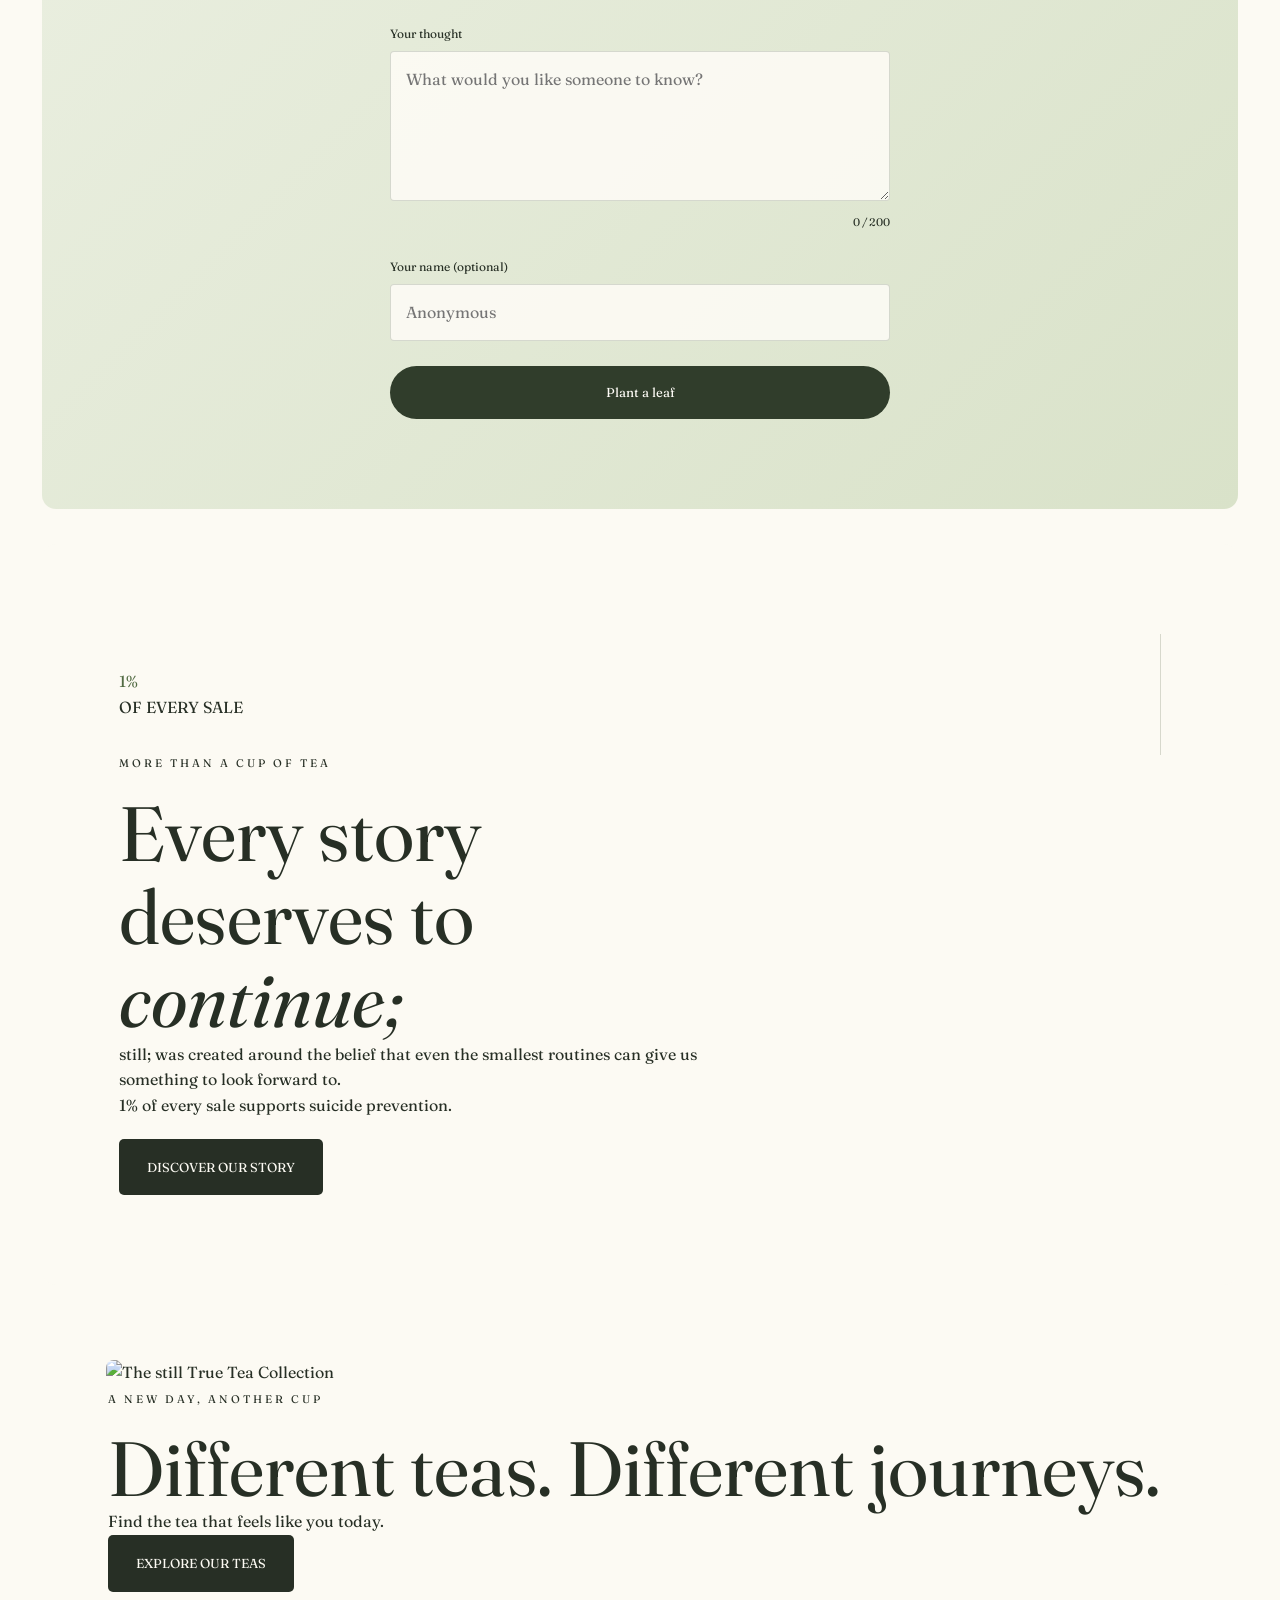
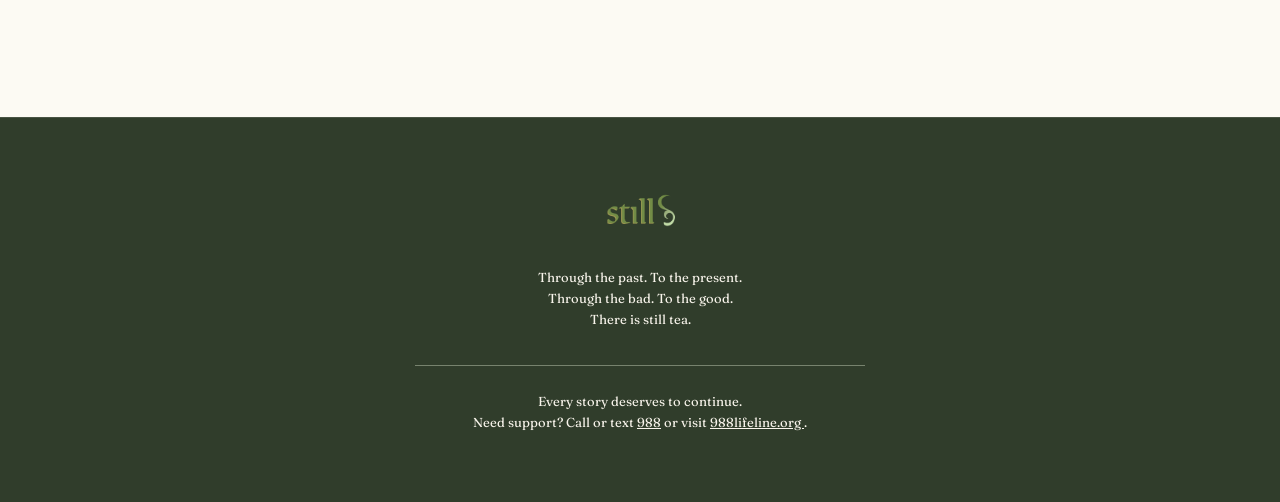
==== commit 1bc3b01c: "com" ====
--- a/index.html
+++ b/index.html
@@ -79,7 +79,7 @@
                     Plant a Leaf
                 </a>
 
-                <button id="random-leaf" type="button">
+                <button class="discover-button" type="button">
                     Discover a Little Hope
                 </button>
 
@@ -87,15 +87,21 @@
 
         </div>
 
+        <!-- LEFT SIDE: INTERACTIVE TREE -->
+
         <div class="tree-home-artwork">
 
             <div class="tree-container">
+
+                <!-- YOUR ORIGINAL TREE IMAGE -->
 
                 <img
                     class="tree-artwork"
                     src="Images/Tree.png"
                     alt="The Tree of Tomorrow">
 
+                <!-- INTERACTIVE LEAVES -->
+
                 <svg id="tea-tree"
                      viewBox="0 0 800 1067"
                      preserveAspectRatio="none"
@@ -105,37 +111,37 @@
 
                 </svg>
 
+                <!-- QUOTE UNDER THE CANOPY -->
+
+                <div class="tree-quote">
+
+                    <p class="eyebrow">
+                        A LITTLE HOPE FOR TODAY
+                    </p>
+
+                    <div aria-live="polite">
+
+                        <blockquote id="quote-text">
+                            Select a leaf to discover its message.
+                        </blockquote>
+
+                        <p id="quote-author"></p>
+
+                    </div>
+
+                    <button id="random-leaf" type="button">
+                        Discover another leaf
+                    </button>
+
+                </div>
+
             </div>
+
+            <!-- LEAF COUNTER -->
 
             <p id="leaf-count" aria-live="polite">
                 0 leaves of hope
             </p>
-
-        </div>
-
-    </section>
-
-    <!-- MESSAGE FROM THE TREE -->
-
-    <section class="home-message">
-
-        <div class="home-message-heading">
-
-            <p class="eyebrow">
-                SOMETHING SOMEONE LEFT FOR YOU
-            </p>
-
-            <h2>A leaf of hope.</h2>
-
-        </div>
-
-        <div class="quote-card" aria-live="polite">
-
-            <blockquote id="quote-text">
-                Select a leaf to discover its message.
-            </blockquote>
-
-            <p id="quote-author"></p>
 
         </div>
 
@@ -213,7 +219,7 @@
             </h2>
 
             <p>
-                still; was created around the belief
+                STILL; was created around the belief
                 that even the smallest routines can
                 give us something to look forward to.
             </p>
@@ -236,7 +242,7 @@
     <section class="home-collection">
 
         <img src="Images/collection.png"
-             alt="The still True Tea Collection">
+             alt="The STILL True Tea Collection">
 
         <div class="home-collection-text">
 
--- a/style.css
+++ b/style.css
@@ -2113,9 +2113,11 @@
 }
 
 .tree-home-artwork .tree-container {
-    max-width: 550px;
+    max-width: min(820px, 70vh);
     width: 100%;
     margin: 0 auto;
+    position: relative;
+    transform: translateX(-42px);
 }
 
 .tree-home-artwork .tree-artwork {
@@ -2124,242 +2126,249 @@
     height: auto;
 }
 
+.tree-home-artwork #tea-tree {
+    position: absolute;
+    inset: 0;
+    width: 100%;
+    height: 100%;
+    z-index: 1;
+}
+
+.tree-quote {
+    position: absolute;
+    top: 59%;
+    left: 55%;
+    width: 40%;
+    z-index: 2;
+    text-align: left;
+    color: #303d2b;
+    background: transparent;
+}
+
+.tree-quote .eyebrow {
+    font-size: 10px;
+    letter-spacing: 1.5px;
+    margin-bottom: 12px;
+}
+
+.tree-quote #quote-text {
+    font-family: "Fraunces", Georgia, serif;
+    font-size: clamp(14px, 1.5vw, 22px);
+    font-style: italic;
+    line-height: 1.3;
+    margin: 0;
+    overflow-wrap: anywhere;
+}
+
+.tree-quote #quote-author {
+    font-size: 11px;
+    margin-top: 12px;
+}
+
+.tree-quote #random-leaf {
+    display: inline-block;
+    background: transparent;
+    color: #526b43;
+    border: none;
+    border-radius: 0;
+    text-decoration: underline;
+    text-align: left;
+    font-size: 11px;
+    padding: 0;
+    margin-top: 15px;
+}
+
+.tree-quote #random-leaf:hover {
+    background: transparent;
+    color: #272f25;
+}
+
 .tree-home-artwork #leaf-count {
+    width: 100%;
     text-align: center;
-    font-size: 12px;
+    font-size: 11px;
     letter-spacing: 2px;
-    margin-top: 15px;
-    margin-bottom: 0;
-}
-
-.home-message {
-    display: grid;
-    grid-template-columns: 35% 1fr;
-    align-items: center;
-    gap: 6%;
-    margin: 0 3.3%;
-    padding: 65px 5%;
-    border-bottom: 1px solid #d7d8cc;
-}
-
-.home-message-heading h2 {
-    font-size: clamp(35px, 4vw, 65px);
-}
-
-.home-message-heading .eyebrow {
+    margin: 5px 0 0;
+    padding-left: 0;
+    transform: translateX(-42px);
+}
+
+@media (max-width: 768px) {
+
+    .tree-home {
+        grid-template-columns: 1fr;
+        gap: 35px;
+    }
+
+    .tree-home-artwork .tree-container {
+        max-width: 550px;
+    }
+
+    .tree-quote {
+        position: relative;
+        top: auto;
+        left: auto;
+        width: 100%;
+        padding: 15px;
+        text-align: center;
+    }
+
+    .tree-home-artwork #tea-tree {
+        height: auto;
+        aspect-ratio: 800 / 1067;
+    }
+
+    .tree-quote #quote-text {
+        font-size: 18px;
+    }
+
+    .home-page .tree-home-artwork,
+    .home-page .tree-home-text {
+        grid-column: auto;
+        grid-row: auto;
+    }
+
+}
+
+.home-page .tree-home {
+    grid-template-columns: 58% 42%;
+}
+
+.home-page .tree-home-artwork {
+    grid-column: 1;
+    grid-row: 1;
+}
+
+.home-page .tree-home-text {
+    grid-column: 2;
+    grid-row: 1;
+}
+
+/* =====================================
+   POLISHED HOMEPAGE BOTTOM SECTIONS
+===================================== */
+
+.home-page .share-section {
+    position: relative;
+    overflow: hidden;
+    margin: 35px 3.3%;
+    padding: 70px 6%;
+    border-radius: 14px;
+    background: linear-gradient(135deg, #edf1e4 0%, #d9e2c9 100%);
+}
+
+.home-page .share-section h2 {
+    max-width: 520px;
+    line-height: 1.05;
+}
+
+.home-page .share-section .section-description {
+    max-width: 430px;
+    margin-left: 0;
+    font-size: 16px;
+}
+
+.home-page .share-section form {
+    border-radius: 10px;
+}
+
+.home-page .share-section textarea,
+.home-page .share-section input {
+    background: rgba(255, 253, 248, 0.82);
+    border: 1px solid rgba(48, 61, 43, 0.18);
+}
+
+.home-page .share-section form button {
+    padding: 16px 28px;
+}
+
+.home-purpose {
+    margin: 20px 3.3%;
+    padding: 90px 6%;
+    border-radius: 14px;
+    background: #fcfaf3;
+}
+
+.home-purpose-number {
+    padding: 35px 0;
+    border-right: 1px solid #d7d8cc;
+}
+
+.home-purpose-number span {
     color: #526b43;
 }
 
-.home-message .quote-card {
-    border: none;
+.home-purpose-text {
+    max-width: 620px;
+}
+
+.home-purpose-text h2 {
+    line-height: 1.08;
+}
+
+.home-purpose-text .store-button {
+    margin-top: 20px;
+}
+
+.home-collection {
+    margin: 20px 3.3% 70px;
+    padding: 55px 5%;
+    border-radius: 14px;
+    overflow: hidden;
+}
+
+.home-collection > img {
+    max-height: 520px;
+    object-fit: cover;
+    border-radius: 8px;
+}
+
+.home-collection-text {
+    padding: 5px 2px 0;
+}
+
+.home-page .discover-button {
     background: transparent;
-    border-radius: 0;
-    padding: 0;
-    margin: 0;
-    max-width: none;
-    text-align: left;
-}
-
-.home-message #quote-text {
-    font-size: clamp(30px, 3.5vw, 60px);
-}
-
-.home-message #quote-author {
-    margin-top: 20px;
-}
-
-.home-page .share-section {
-    display: grid;
-    grid-template-columns: 1fr 1fr;
-    align-items: start;
-    column-gap: 8%;
-    text-align: left;
-    margin: 30px 3.3%;
-    padding: 65px 5%;
-    background: radial-gradient(ellipse at bottom left, #c7d5b1, #e6eadb 75%);
-    border-radius: 12px;
-}
-
-.home-page .share-section .eyebrow,
-.home-page .share-section h2,
-.home-page .share-section .section-description {
-    grid-column: 1;
-}
-
-.home-page .share-section h2 {
-    font-size: clamp(45px, 5vw, 75px);
-}
-
-.home-page .share-section .section-description {
-    margin: 25px 0;
-    max-width: 430px;
-}
-
-.home-page .share-section form {
-    grid-column: 2;
-    grid-row: 1 / span 3;
-    width: 100%;
-    max-width: none;
-    margin: 0;
-}
-
-.home-page .share-section textarea {
-    min-height: 180px;
-}
-
-.home-page .share-section form button {
+    color: #526b43;
+    border: 1px solid #526b43;
     border-radius: 5px;
-    text-transform: uppercase;
-}
-
-.home-purpose {
-    display: grid;
-    grid-template-columns: 35% 1fr;
-    align-items: center;
-    gap: 10%;
-    margin: 0 3.3%;
-    padding: 85px 6%;
-}
-
-.home-purpose-number {
-    color: #526b43;
-}
-
-.home-purpose-number span {
-    display: block;
-    font-size: clamp(120px, 17vw, 260px);
-    line-height: 1;
-    letter-spacing: -6px;
-}
-
-.home-purpose-number p {
-    letter-spacing: 3px;
-    font-size: 13px;
-}
-
-.home-purpose-text h2 {
-    font-size: clamp(35px, 4vw, 65px);
-    margin-bottom: 25px;
-}
-
-.home-purpose-text p:not(.eyebrow) {
-    max-width: 450px;
-    margin-bottom: 20px;
-}
-
-.home-purpose-text .store-button {
-    margin-top: 15px;
-}
-
-.home-collection {
-    background: radial-gradient(ellipse at top, #f5e1ad, #f1e8d3);
-    margin: 0 3.3% 60px;
-    padding: 45px 5%;
-    border-radius: 12px;
-}
-
-.home-collection > img {
-    display: block;
-    width: 100%;
-    height: auto;
-    margin-bottom: 35px;
-}
-
-.home-collection-text {
-    display: flex;
-    align-items: center;
-    justify-content: space-between;
-    gap: 30px;
-}
-
-.home-collection-text h2 {
-    font-size: clamp(30px, 3vw, 50px);
-    margin-bottom: 15px;
-}
-
-@media (max-width: 900px) {
-
-    .home-page header {
-        position: relative;
-    }
-
-    .home-page .menu-button {
-        display: flex;
-        margin-left: auto;
-    }
-
-    .home-page header nav {
-        display: none;
-        position: absolute;
-        top: 100%;
-        left: 20px;
-        right: 20px;
-        z-index: 20;
-        flex-direction: column;
-        gap: 0;
-        padding: 15px 20px;
-        background: #f5f3e9;
-        border: 1px solid #ded9cd;
-    }
-
-    .home-page header nav.open {
-        display: flex;
-    }
-
-    .home-page header nav a {
-        padding: 12px 0;
-    }
-
+    padding: 17px 25px;
+}
+
+.home-page .discover-button:hover {
+    background: #526b43;
+    color: #fcfaf3;
+}
+
+.home-page footer {
+    border-top: 1px solid rgba(248, 244, 235, 0.12);
 }
 
 @media (max-width: 768px) {
 
-    .tree-home,
-    .home-message,
-    .home-page .share-section,
+    .home-page .share-section {
+        margin: 20px 4%;
+        padding: 45px 25px;
+    }
+
     .home-purpose {
-        grid-template-columns: 1fr;
-        gap: 30px;
-    }
-
-    .tree-home {
+        margin: 20px 4%;
+        padding: 55px 25px;
+    }
+
+    .home-purpose-number {
+        border-right: none;
+        border-bottom: 1px solid #d7d8cc;
+        padding: 10px 0 30px;
+    }
+
+    .home-purpose-number span {
+        font-size: 120px;
+    }
+
+    .home-collection {
+        margin: 20px 4% 45px;
         padding: 30px 25px;
-        min-height: auto;
-    }
-
-    .tree-home-text h1 {
-        font-size: 60px;
-    }
-
-    .tree-home-artwork .tree-container {
-        max-width: 420px;
-    }
-
-    .home-message,
-    .home-purpose {
-        padding: 45px 20px;
-    }
-
-    .home-page .share-section {
-        padding: 35px 25px;
-    }
-
-    .home-page .share-section form {
-        grid-column: 1;
-        grid-row: auto;
-    }
-
-    .home-purpose-number span {
-        font-size: 140px;
-    }
-
-    .home-collection {
-        padding: 25px;
-    }
-
-    .home-collection-text {
-        flex-direction: column;
-        align-items: flex-start;
-    }
-
-}
+    }
+
+}
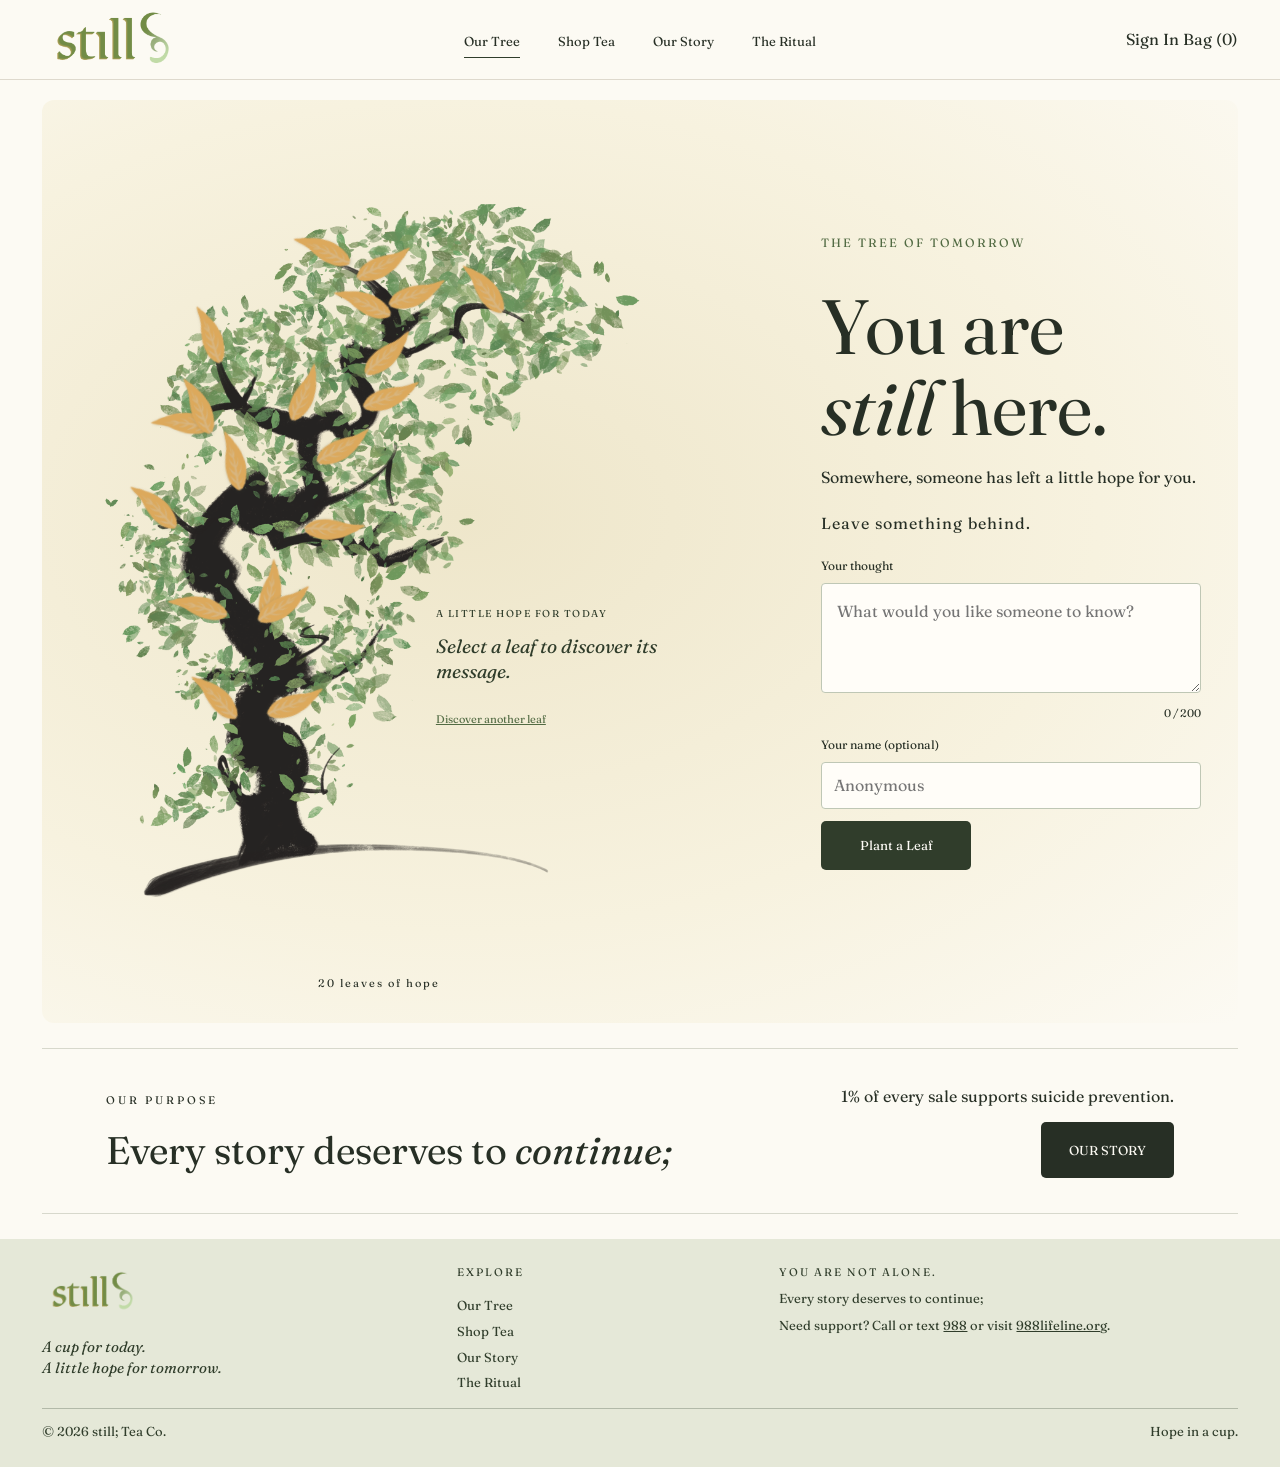
==== commit 595724bd: "added photos for the store and updated" ====
--- a/index.html
+++ b/index.html
@@ -29,7 +29,7 @@
         </button>
 
         <nav id="main-navigation">
-            <a href="index.html">Our Tree</a>
+            <a class="active" href="index.html">Our Tree</a>
             <a href="shop.html">Shop Tea</a>
             <a href="story.html">Our Story</a>
             <a href="ritual.html">The Ritual</a>
@@ -46,10 +46,58 @@
 
     <section class="tree-home" id="tree-section">
 
+        <div class="tree-home-artwork">
+
+            <div class="tree-container">
+
+                <img
+                    class="tree-artwork"
+                    src="Images/Tree.png"
+                    alt="The Tree of Tomorrow">
+
+                <svg id="tea-tree"
+                     viewBox="0 0 800 1067"
+                     preserveAspectRatio="none"
+                     aria-label="Interactive tree of hopeful messages">
+
+                    <g id="leaves"></g>
+
+                </svg>
+
+                <div class="tree-quote">
+
+                    <p class="eyebrow">
+                        A LITTLE HOPE FOR TODAY
+                    </p>
+
+                    <div aria-live="polite">
+
+                        <blockquote id="quote-text">
+                            Select a leaf to discover its message.
+                        </blockquote>
+
+                        <p id="quote-author"></p>
+
+                    </div>
+
+                    <button id="random-leaf" type="button">
+                        Discover another leaf
+                    </button>
+
+                </div>
+
+            </div>
+
+            <p id="leaf-count" aria-live="polite">
+                0 leaves of hope
+            </p>
+
+        </div>
+
         <div class="tree-home-text">
 
             <p class="eyebrow">
-                A LITTLE HOPE FOR TOMORROW
+                THE TREE OF TOMORROW
             </p>
 
             <h1>
@@ -62,240 +110,97 @@
                 a little hope for you.
             </p>
 
-            <p>
-                Every leaf holds a thought,
-                a reminder, or a piece of
-                someone's story.
-            </p>
-
-            <p>
-                Discover one or leave something
-                behind for someone else.
-            </p>
-
-            <div class="tree-home-buttons">
-
-                <a href="#share" class="store-button">
+            <p class="tree-form-heading">
+                Leave something behind.
+            </p>
+
+            <form id="quote-form">
+
+                <label for="message">Your thought</label>
+
+                <textarea
+                    id="message"
+                    maxlength="200"
+                    placeholder="What would you like someone to know?"
+                    required></textarea>
+
+                <p id="character-count">0 / 200</p>
+
+                <label for="author">Your name (optional)</label>
+
+                <input
+                    type="text"
+                    id="author"
+                    maxlength="40"
+                    placeholder="Anonymous">
+
+                <button type="submit">
                     Plant a Leaf
+                </button>
+
+                <p id="success-message" role="status"></p>
+
+            </form>
+
+        </div>
+
+    </section>
+
+
+    <!-- OUR PURPOSE -->
+
+    <section class="home-purpose">
+
+        <div>
+            <p class="eyebrow">OUR PURPOSE</p>
+            <h2>Every story deserves to <em>continue;</em></h2>
+        </div>
+
+        <div>
+            <p>1% of every sale supports suicide prevention.</p>
+            <a href="story.html" class="store-button">Our Story</a>
+        </div>
+
+    </section>
+
+
+    <!-- FOOTER -->
+
+    <footer>
+        <div class="footer-grid">
+
+            <div class="footer-brand">
+                <a class="logo" href="index.html" aria-label="STILL; home">
+                    <img src="Images/logo.png" alt="STILL;">
                 </a>
-
-                <button class="discover-button" type="button">
-                    Discover a Little Hope
-                </button>
-
+                <p class="footer-brand-statement"><em>A cup for today.</em><br><em>A little hope for tomorrow.</em></p>
             </div>
 
-        </div>
-
-        <!-- LEFT SIDE: INTERACTIVE TREE -->
-
-        <div class="tree-home-artwork">
-
-            <div class="tree-container">
-
-                <!-- YOUR ORIGINAL TREE IMAGE -->
-
-                <img
-                    class="tree-artwork"
-                    src="Images/Tree.png"
-                    alt="The Tree of Tomorrow">
-
-                <!-- INTERACTIVE LEAVES -->
-
-                <svg id="tea-tree"
-                     viewBox="0 0 800 1067"
-                     preserveAspectRatio="none"
-                     aria-label="Interactive tree of hopeful messages">
-
-                    <g id="leaves"></g>
-
-                </svg>
-
-                <!-- QUOTE UNDER THE CANOPY -->
-
-                <div class="tree-quote">
-
-                    <p class="eyebrow">
-                        A LITTLE HOPE FOR TODAY
-                    </p>
-
-                    <div aria-live="polite">
-
-                        <blockquote id="quote-text">
-                            Select a leaf to discover its message.
-                        </blockquote>
-
-                        <p id="quote-author"></p>
-
-                    </div>
-
-                    <button id="random-leaf" type="button">
-                        Discover another leaf
-                    </button>
-
-                </div>
-
+            <nav class="footer-navigation" aria-label="Footer navigation">
+                <p class="footer-heading">EXPLORE</p>
+                <a href="index.html">Our Tree</a>
+                <a href="shop.html">Shop Tea</a>
+                <a href="story.html">Our Story</a>
+                <a href="ritual.html">The Ritual</a>
+            </nav>
+
+            <div class="footer-support">
+                <p class="footer-heading">YOU ARE NOT ALONE.</p>
+                <p>Every story deserves to continue;</p>
+                <p>
+                    Need support? Call or text
+                    <a href="tel:988">988</a>
+                    or visit
+                    <a href="https://988lifeline.org">988lifeline.org</a>.
+                </p>
             </div>
 
-            <!-- LEAF COUNTER -->
-
-            <p id="leaf-count" aria-live="polite">
-                0 leaves of hope
-            </p>
-
-        </div>
-
-    </section>
-
-
-    <!-- SUBMISSION FORM -->
-
-    <section class="share-section" id="share">
-
-        <p class="eyebrow">
-            SOMETHING TO LEAVE BEHIND
-        </p>
-
-        <h2>Leave something for <em>tomorrow.</em></h2>
-
-        <p class="section-description">
-            A favorite quote. Something you've learned.
-            Something you wish someone had told you.
-            You never know who might need your words tomorrow.
-        </p>
-
-        <form id="quote-form">
-
-            <label for="message">Your thought</label>
-
-            <textarea
-                id="message"
-                maxlength="200"
-                placeholder="What would you like someone to know?"
-                required></textarea>
-
-            <p id="character-count">0 / 200</p>
-
-            <label for="author">Your name (optional)</label>
-
-            <input
-                type="text"
-                id="author"
-                maxlength="40"
-                placeholder="Anonymous">
-
-            <button type="submit">
-                Plant a leaf
-            </button>
-
-            <p id="success-message" role="status"></p>
-
-        </form>
-
-    </section>
-
-
-    <!-- OUR PURPOSE -->
-
-    <section class="home-purpose">
-
-        <div class="home-purpose-number">
-
-            <span>1%</span>
-
-            <p>OF EVERY SALE</p>
-
-        </div>
-
-        <div class="home-purpose-text">
-
-            <p class="eyebrow">
-                MORE THAN A CUP OF TEA
-            </p>
-
-            <h2>
-                Every story deserves
-                to <em>continue;</em>
-            </h2>
-
-            <p>
-                STILL; was created around the belief
-                that even the smallest routines can
-                give us something to look forward to.
-            </p>
-
-            <p>
-                1% of every sale supports
-                suicide prevention.
-            </p>
-
-            <a href="story.html" class="store-button">
-                Discover Our Story
-            </a>
-
-        </div>
-
-    </section>
-
-    <!-- DISCOVER YOUR TEA -->
-
-    <section class="home-collection">
-
-        <img src="Images/collection.png"
-             alt="The STILL True Tea Collection">
-
-        <div class="home-collection-text">
-
-            <div>
-
-                <p class="eyebrow">
-                    A NEW DAY, ANOTHER CUP
-                </p>
-
-                <h2>
-                    Different teas. Different journeys.
-                </h2>
-
-                <p>
-                    Find the tea that feels like you today.
-                </p>
-
-            </div>
-
-            <a href="shop.html" class="store-button">
-                Explore Our Teas
-            </a>
-
-        </div>
-
-    </section>
-
-
-    <!-- FOOTER -->
-
-    <footer>
-
-        <a class="logo" href="index.html" aria-label="STILL; home">
-            <img src="Images/logo.png" alt="STILL;">
-        </a>
-
-        <p>Through the past. To the present.</p>
-        <p>Through the bad. To the good.</p>
-        <p>There is still tea.</p>
-
-        <div class="support">
-            <p>Every story deserves to continue.</p>
-
-            <p>
-                Need support? Call or text
-                <a href="tel:988">988</a>
-                or visit
-                <a href="https://988lifeline.org">
-                    988lifeline.org
-                </a>.
-            </p>
-        </div>
-
+        </div>
+
+        <div class="footer-bottom">
+            <p>© 2026 STILL; Tea Co.</p>
+            <p>Hope in a cup.</p>
+        </div>
     </footer>
 
     <script src="script.js"></script>
--- a/style.css
+++ b/style.css
@@ -436,200 +436,123 @@
 ========================= */
 
 footer {
-    background-color: var(--dark-green);
-    color: var(--cream);
-
-    padding: 70px 20px;
-    text-align: center;
-}
-
-footer .logo {
+    min-height: 210px;
+    height: auto;
+    padding: 25px 3.3%;
+    background: #E5E8D8;
+    color: #303D2B;
+    text-align: left;
+}
+
+footer .footer-grid {
+    display: grid;
+    grid-template-columns: 1fr 0.75fr 1.25fr;
+    gap: 4%;
+    align-items: start;
+}
+
+footer .footer-brand,
+footer .footer-navigation,
+footer .footer-support {
+    text-align: left;
+    color: #303D2B;
+}
+
+footer p,
+footer a {
+    color: #303D2B;
+    font-size: 13px;
+}
+
+footer .footer-brand .logo {
     display: inline-block;
-    margin-bottom: 25px;
-}
-
-footer .logo img {
-    width: 85px;
-}
-
-footer p {
-    font-size: 13px;
-}
-
-.support {
-    margin: 35px auto 0;
-    padding-top: 25px;
-    max-width: 450px;
-
-    border-top: 1px solid #77836e;
-}
-
-.support a {
+    margin: 0 0 8px;
+}
+
+footer .footer-brand .logo img {
+    width: 100px;
+    height: auto;
+}
+
+footer .footer-brand-statement {
+    font-size: 15px;
+    line-height: 1.45;
+}
+
+footer .footer-brand-statement em {
+    font-style: italic;
+}
+
+footer .footer-heading {
+    margin: 0 0 8px;
+    font-size: 11px;
+    text-transform: uppercase;
+    letter-spacing: 2px;
+}
+
+footer .footer-navigation {
+    display: flex;
+    flex-direction: column;
+    gap: 5px;
+}
+
+footer .footer-navigation a {
+    text-decoration: none;
+}
+
+footer .footer-support p {
+    margin: 0 0 6px;
+}
+
+footer .footer-support a {
     text-decoration: underline;
 }
 
+footer .footer-bottom {
+    display: flex;
+    justify-content: space-between;
+    align-items: center;
+    margin-top: 15px;
+    padding-top: 12px;
+    border-top: 1px solid rgba(48, 61, 43, 0.28);
+}
+
+footer .footer-bottom p {
+    margin: 0;
+}
+
+@media (max-width: 900px) {
+
+    footer {
+        min-height: 210px;
+        height: auto;
+        padding: 25px 4%;
+    }
+
+    footer .footer-grid {
+        grid-template-columns: 1fr;
+        gap: 22px;
+    }
+
+}
+
+@media (max-width: 600px) {
+
+    footer {
+        padding: 25px 20px;
+    }
+
+    footer .footer-bottom {
+        flex-direction: column;
+        align-items: flex-start;
+        gap: 8px;
+    }
+
+}
 
 /* =========================
-   MOBILE RESPONSIVENESS
+   SHOP STYLES
 ========================= */
-
-@media (max-width: 600px) {
-
-    header {
-        position: relative;
-        padding: 20px;
-        flex-direction: row;
-    }
-
-    .menu-button {
-        display: flex;
-        margin-left: auto;
-    }
-
-    nav {
-        display: none;
-        position: absolute;
-        z-index: 20;
-        top: 100%;
-        left: 20px;
-        right: 20px;
-        flex-direction: column;
-        gap: 0;
-        background: var(--cream);
-        border: 1px solid #ded9cd;
-        box-shadow: 0 15px 35px rgba(48, 61, 43, 0.12);
-        padding: 12px 20px;
-    }
-
-    nav.open {
-        display: flex;
-    }
-
-    nav a {
-        padding: 12px 0;
-        border-bottom: 1px solid #e7e1d4;
-    }
-
-    .shop-grid {
-        grid-template-columns: 1fr;
-    }
-
-    .shop-hero h1 {
-        font-size: clamp(48px, 14vw, 72px);
-    }
-
-}
-
-@media (max-width: 900px) {
-
-    header {
-        position: relative;
-    }
-
-    .menu-button {
-        display: flex;
-    }
-
-    nav {
-        display: none;
-        position: absolute;
-        z-index: 20;
-        top: 100%;
-        left: 20px;
-        right: 20px;
-        flex-direction: column;
-        gap: 0;
-        background: var(--cream);
-        border: 1px solid #ded9cd;
-        box-shadow: 0 15px 35px rgba(48, 61, 43, 0.12);
-        padding: 12px 20px;
-    }
-
-    nav.open {
-        display: flex;
-    }
-
-    nav a {
-        padding: 12px 0;
-        border-bottom: 1px solid #e7e1d4;
-    }
-
-    .shop-hero {
-        min-height: 52vh;
-        display: flex;
-        flex-direction: column;
-        justify-content: center;
-        align-items: center;
-        text-align: center;
-        padding: 80px 20px;
-        background: radial-gradient(ellipse at bottom, var(--peach), var(--yellow) 35%, var(--cream) 75%);
-    }
-
-    .shop-grid {
-        max-width: 1100px;
-        margin: 0 auto;
-        padding: 80px 20px 120px;
-        display: grid;
-        grid-template-columns: repeat(3, 1fr);
-        gap: 28px;
-    }
-
-    .product-card {
-        text-align: center;
-    }
-
-    .product-image {
-        aspect-ratio: 4 / 5;
-        display: grid;
-        place-items: center;
-        margin-bottom: 20px;
-        border: 1px solid #ded9cd;
-        background: var(--white);
-        color: #9a927f;
-    }
-
-    .product-card h3 {
-        font-family: var(--heading-font);
-        font-size: 30px;
-        font-weight: 400;
-    }
-
-    .product-price {
-        margin: 8px 0 20px;
-    }
-
-    .product-card .button {
-        min-width: 140px;
-    }
-}
-
-@media (min-width: 901px) {
-
-    .logo img {
-        width: 140px;
-    }
-
-}
-
-
-/* REDUCED MOTION ACCESSIBILITY */
-
-@media (prefers-reduced-motion: reduce) {
-
-    html {
-        scroll-behavior: auto;
-    }
-
-    *, *::before, *::after {
-        animation: none !important;
-        transition: none !important;
-    }
-
-}
-
-/* =====================================
-   STILL; STOREFRONT
-===================================== */
 
 .shop-page {
     background: #fcfaf3;
@@ -640,31 +563,43 @@
 /* SHOP NAVIGATION */
 
 .shop-header {
-    background: #f5f3e9;
-    padding: 24px 3.3%;
-    min-height: 110px;
+    min-height: 80px;
+    height: 80px;
+    padding: 10px 3.3%;
+    align-items: center;
+    border-bottom: 1px solid #ded9cd;
 }
 
 .shop-header .logo img {
-    width: 150px;
+    width: 140px;
 }
 
 .shop-header nav {
+    position: absolute;
+    left: 50%;
+    transform: translateX(-50%);
     display: flex;
-    gap: 55px;
+    align-items: center;
+    gap: 38px;
 }
 
 .shop-header nav a {
-    text-transform: uppercase;
-    letter-spacing: 2px;
-    font-size: 15px;
+    position: relative;
+    padding: 28px 0 24px;
+}
+
+.shop-header nav a.active::after {
+    content: "";
+    position: absolute;
+    left: 0;
+    right: 0;
+    bottom: 18px;
+    height: 1px;
+    background: var(--dark-green);
 }
 
 .shop-account {
-    display: flex;
-    gap: 40px;
-    text-transform: uppercase;
-    font-size: 14px;
+    margin-left: auto;
 }
 
 
@@ -672,6 +607,7 @@
 
 .shop-main {
     padding: 28px 3.3% 0;
+    margin-bottom: 80px;
 }
 
 
@@ -935,11 +871,11 @@
     );
 }
 
-.dark-bg {
+.puerh-bg {
     background: radial-gradient(
         ellipse at top,
-        #e8c9ba,
-        #b9938c
+        #f3c9ad,
+        #c68a7d
     );
 }
 
@@ -1363,6 +1299,7 @@
 
 .ritual-main {
     padding: 28px 3.3% 0;
+    margin-bottom: 80px;
 }
 
 .ritual-page h1,
@@ -2040,18 +1977,20 @@
 
 .tree-home {
     display: grid;
-    grid-template-columns: 42% 1fr;
+    grid-template-columns: 60% 40%;
     align-items: center;
     gap: 5%;
-    margin: 28px 3.3%;
-    padding: 45px 5%;
-    min-height: 80vh;
+    margin: 20px 3.3%;
+    padding: 30px 4%;
+    min-height: 78vh;
     border-radius: 12px;
-    background: radial-gradient(ellipse at right, #dce3c2, #f1e8d3 75%);
+    background: radial-gradient(ellipse at 35% 45%, #eee6ca 0%, #f7f2df 58%, #fcfaf3 100%);
 }
 
 .tree-home-text {
-    text-align: left;
+    max-width: 420px;
+    justify-self: end;
+    width: 100%;
 }
 
 .tree-home-text .eyebrow {
@@ -2064,7 +2003,7 @@
 .tree-home-text h1 {
     font-size: clamp(65px, 6vw, 110px);
     line-height: 1.05;
-    margin-bottom: 35px;
+    margin-bottom: 18px;
 }
 
 .tree-home-text p:not(.eyebrow) {
@@ -2076,6 +2015,7 @@
 .tree-home-text .tree-home-intro {
     font-size: 23px;
     line-height: 1.4;
+    margin-bottom: 12px;
 }
 
 .tree-home-buttons {
@@ -2139,6 +2079,7 @@
     top: 59%;
     left: 55%;
     width: 40%;
+    transform: translate(25px, -20px);
     z-index: 2;
     text-align: left;
     color: #303d2b;
@@ -2231,144 +2172,102 @@
 }
 
 .home-page .tree-home {
-    grid-template-columns: 58% 42%;
-}
-
-.home-page .tree-home-artwork {
-    grid-column: 1;
-    grid-row: 1;
+    grid-template-columns: 60% 40%;
+    min-height: 78vh;
 }
 
 .home-page .tree-home-text {
-    grid-column: 2;
-    grid-row: 1;
-}
-
-/* =====================================
-   POLISHED HOMEPAGE BOTTOM SECTIONS
-===================================== */
-
-.home-page .share-section {
-    position: relative;
-    overflow: hidden;
-    margin: 35px 3.3%;
-    padding: 70px 6%;
-    border-radius: 14px;
-    background: linear-gradient(135deg, #edf1e4 0%, #d9e2c9 100%);
-}
-
-.home-page .share-section h2 {
-    max-width: 520px;
-    line-height: 1.05;
-}
-
-.home-page .share-section .section-description {
-    max-width: 430px;
-    margin-left: 0;
-    font-size: 16px;
-}
-
-.home-page .share-section form {
-    border-radius: 10px;
-}
-
-.home-page .share-section textarea,
-.home-page .share-section input {
-    background: rgba(255, 253, 248, 0.82);
-    border: 1px solid rgba(48, 61, 43, 0.18);
-}
-
-.home-page .share-section form button {
-    padding: 16px 28px;
+    max-width: 420px;
+    justify-self: end;
+    width: 100%;
+}
+
+.home-page .tree-home-text h1 {
+    margin-bottom: 18px;
+}
+
+.home-page .tree-home-text .tree-home-intro {
+    margin-bottom: 12px;
+}
+
+.home-page .tree-form-heading {
+    margin: 22px 0 12px;
+    font-size: 14px;
+    letter-spacing: 1px;
+}
+
+.home-page #quote-form {
+    display: block;
+    width: 100%;
+    max-width: 380px;
+    margin: 0;
+}
+
+.home-page #quote-form textarea {
+    min-height: 110px;
+    height: 110px;
+}
+
+.home-page #quote-form input {
+    padding: 10px 12px;
+}
+
+.home-page #quote-form button {
+    width: auto;
+    min-width: 150px;
+    margin-top: 12px;
+    border-radius: 5px;
+}
+
+.home-page #character-count {
+    margin: 4px 0 12px;
 }
 
 .home-purpose {
-    margin: 20px 3.3%;
-    padding: 90px 6%;
-    border-radius: 14px;
-    background: #fcfaf3;
-}
-
-.home-purpose-number {
-    padding: 35px 0;
-    border-right: 1px solid #d7d8cc;
-}
-
-.home-purpose-number span {
-    color: #526b43;
-}
-
-.home-purpose-text {
-    max-width: 620px;
-}
-
-.home-purpose-text h2 {
-    line-height: 1.08;
-}
-
-.home-purpose-text .store-button {
-    margin-top: 20px;
-}
-
-.home-collection {
-    margin: 20px 3.3% 70px;
-    padding: 55px 5%;
-    border-radius: 14px;
-    overflow: hidden;
-}
-
-.home-collection > img {
-    max-height: 520px;
-    object-fit: cover;
-    border-radius: 8px;
-}
-
-.home-collection-text {
-    padding: 5px 2px 0;
-}
-
-.home-page .discover-button {
+    display: grid;
+    grid-template-columns: 1fr auto;
+    align-items: center;
+    gap: 40px;
+    margin: 25px 3.3%;
+    padding: 35px 5%;
+    border-top: 1px solid #d7d8cc;
+    border-bottom: 1px solid #d7d8cc;
+    border-radius: 0;
     background: transparent;
-    color: #526b43;
-    border: 1px solid #526b43;
-    border-radius: 5px;
-    padding: 17px 25px;
-}
-
-.home-page .discover-button:hover {
-    background: #526b43;
-    color: #fcfaf3;
-}
-
-.home-page footer {
-    border-top: 1px solid rgba(248, 244, 235, 0.12);
+}
+
+.home-purpose h2 {
+    margin: 8px 0 0;
+    font-size: clamp(32px, 3vw, 48px);
+}
+
+.home-purpose > div:last-child {
+    text-align: right;
+}
+
+.home-purpose > div:last-child p {
+    margin-bottom: 12px;
 }
 
 @media (max-width: 768px) {
 
-    .home-page .share-section {
-        margin: 20px 4%;
-        padding: 45px 25px;
+    .home-page .tree-home {
+        grid-template-columns: 1fr;
+        min-height: auto;
+    }
+
+    .home-page .tree-home-text {
+        max-width: 560px;
+        justify-self: start;
     }
 
     .home-purpose {
-        margin: 20px 4%;
-        padding: 55px 25px;
-    }
-
-    .home-purpose-number {
-        border-right: none;
-        border-bottom: 1px solid #d7d8cc;
-        padding: 10px 0 30px;
-    }
-
-    .home-purpose-number span {
-        font-size: 120px;
-    }
-
-    .home-collection {
-        margin: 20px 4% 45px;
-        padding: 30px 25px;
-    }
-
-}
+        grid-template-columns: 1fr;
+        text-align: left;
+    }
+
+    .home-purpose > div:last-child {
+        text-align: left;
+    }
+
+}
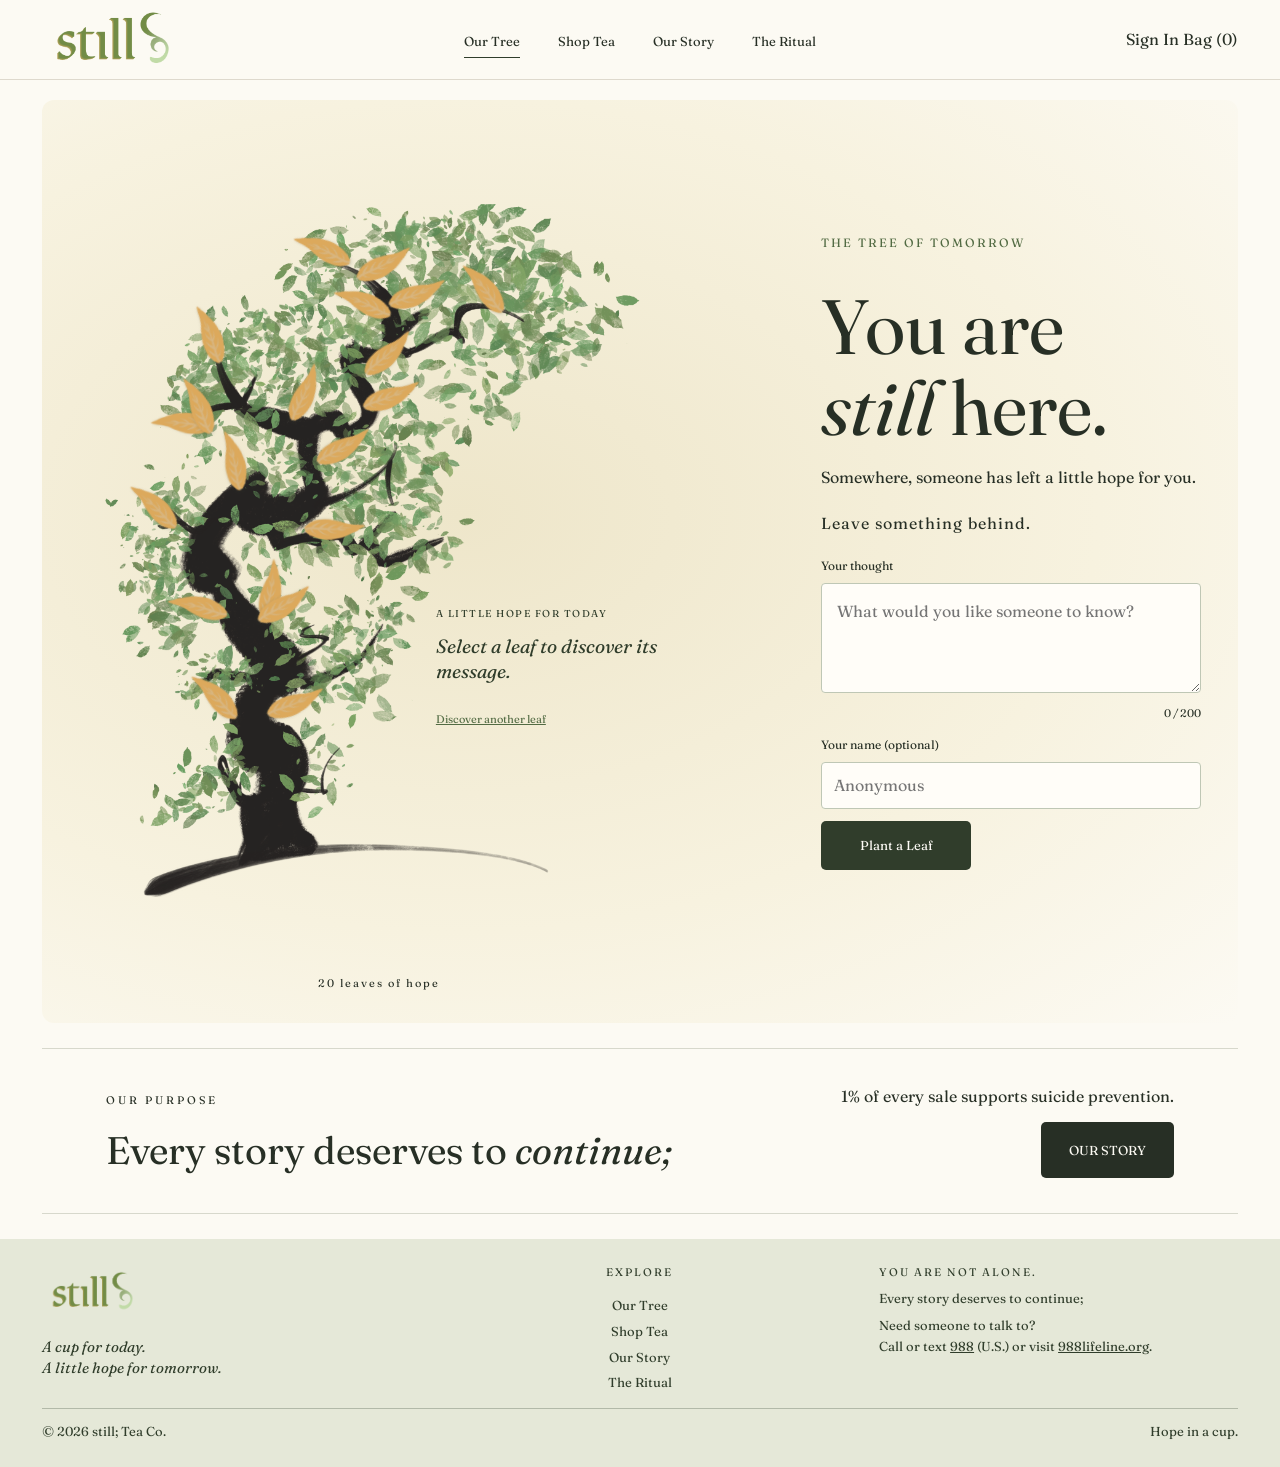
==== commit b3665e98: "Update footer" ====
--- a/index.html
+++ b/index.html
@@ -188,10 +188,9 @@
                 <p class="footer-heading">YOU ARE NOT ALONE.</p>
                 <p>Every story deserves to continue;</p>
                 <p>
-                    Need support? Call or text
-                    <a href="tel:988">988</a>
-                    or visit
-                    <a href="https://988lifeline.org">988lifeline.org</a>.
+                    Need someone to talk to?<br>
+                    Call or text <a href="tel:988">988</a> (U.S.) or visit
+                    <a href="https://988lifeline.org" target="_blank" rel="noopener noreferrer">988lifeline.org</a>.
                 </p>
             </div>
 
--- a/style.css
+++ b/style.css
@@ -446,8 +446,8 @@
 
 footer .footer-grid {
     display: grid;
-    grid-template-columns: 1fr 0.75fr 1.25fr;
-    gap: 4%;
+    grid-template-columns: repeat(3, 1fr);
+    gap: 5%;
     align-items: start;
 }
 
@@ -494,6 +494,7 @@
     display: flex;
     flex-direction: column;
     gap: 5px;
+    align-items: center;
 }
 
 footer .footer-navigation a {
@@ -532,6 +533,16 @@
     footer .footer-grid {
         grid-template-columns: 1fr;
         gap: 22px;
+    }
+
+    footer .footer-navigation,
+    footer .footer-navigation .footer-heading,
+    footer .footer-navigation a,
+    footer .footer-support,
+    footer .footer-support .footer-heading,
+    footer .footer-support p {
+        text-align: left;
+        align-items: flex-start;
     }
 
 }
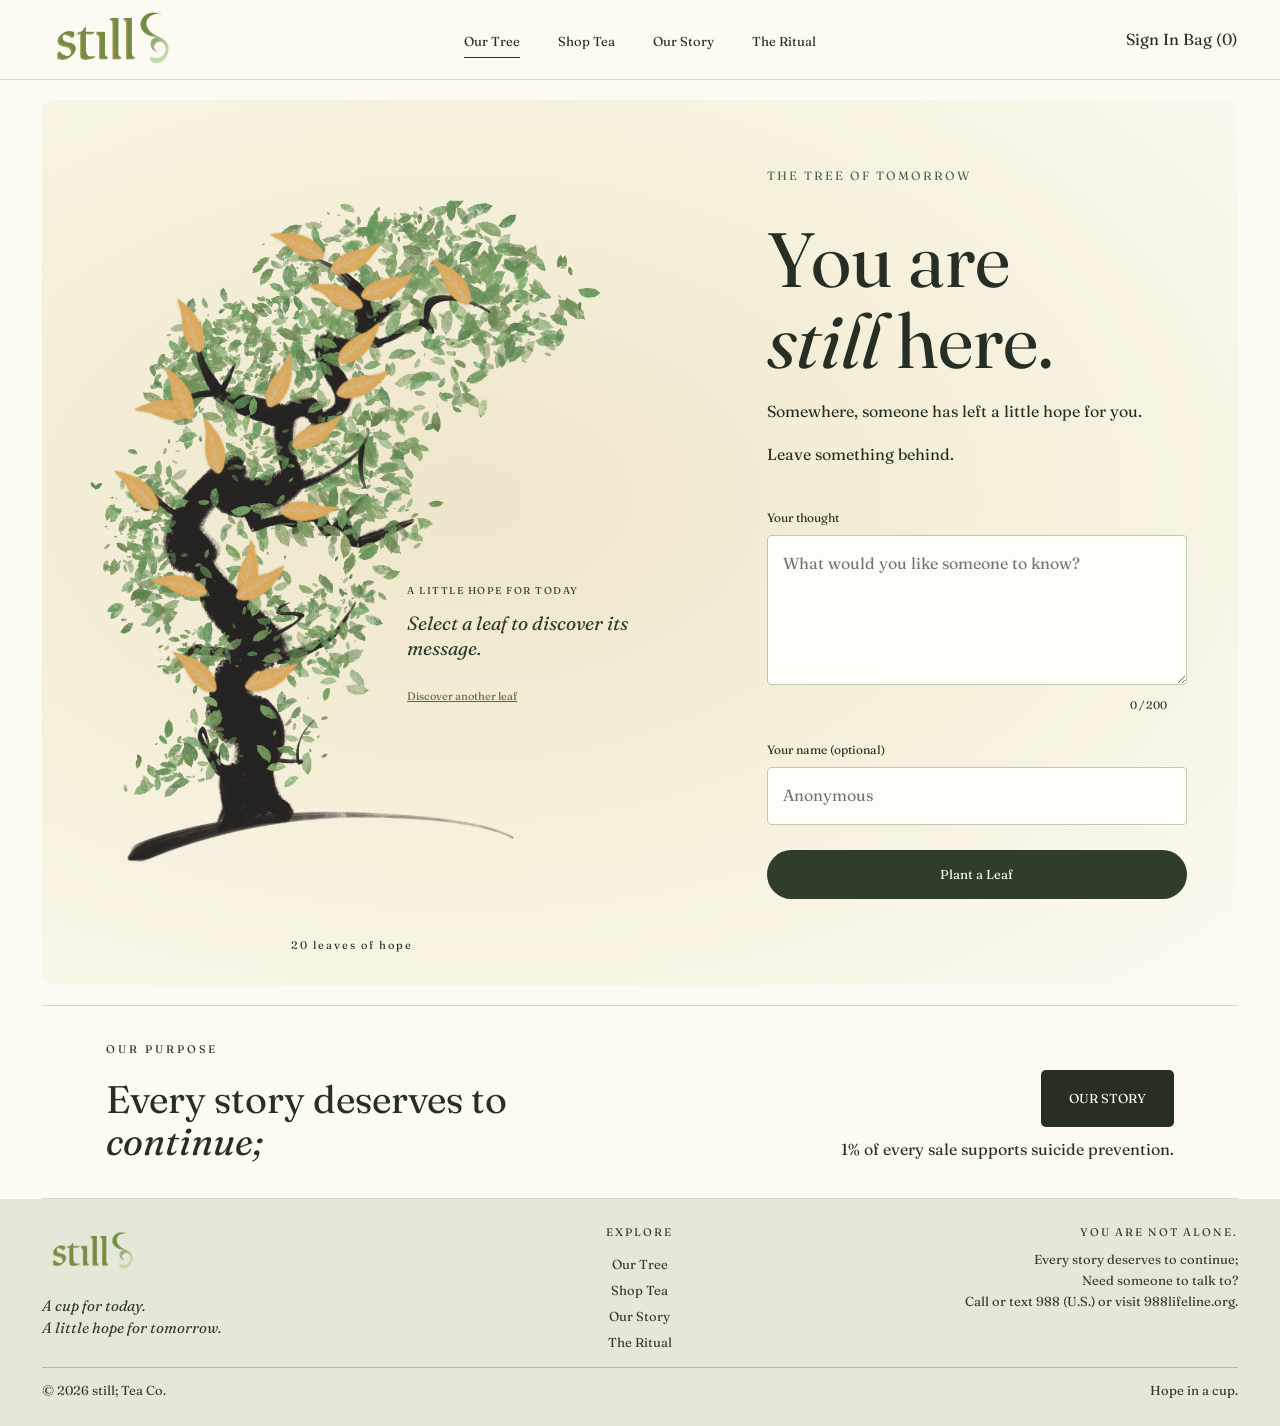
==== commit 9cb5d817: "update" ====
--- a/index.html
+++ b/index.html
@@ -157,8 +157,8 @@
         </div>
 
         <div>
+            <a href="story.html" class="store-button">Our Story</a>
             <p>1% of every sale supports suicide prevention.</p>
-            <a href="story.html" class="store-button">Our Story</a>
         </div>
 
     </section>
--- a/style.css
+++ b/style.css
@@ -501,12 +501,14 @@
     text-decoration: none;
 }
 
-footer .footer-support p {
-    margin: 0 0 6px;
-}
-
+footer .footer-support {
+    text-align: right;
+}
+
+footer .footer-support .footer-heading,
+footer .footer-support p,
 footer .footer-support a {
-    text-decoration: underline;
+    text-align: right;
 }
 
 footer .footer-bottom {
@@ -877,8 +879,8 @@
 .black-bg {
     background: radial-gradient(
         ellipse at top,
-        #f1d6c8,
-        #cfa69b
+        #dfc9d2,
+        #a98a9a
     );
 }
 
@@ -911,16 +913,8 @@
 }
 
 .tea-product-info p {
-    max-width: 320px;
-}
-
-.tea-quantity {
     font-size: 12px;
-    text-transform: uppercase;
-    letter-spacing: 1px;
-    margin-top: 20px;
-}
-
+}
 
 
 /* =====================================
@@ -1988,7 +1982,8 @@
 
 .tree-home {
     display: grid;
-    grid-template-columns: 60% 40%;
+    grid-template-columns: minmax(0, 60%) minmax(0, 40%);
+    column-gap: 4%;
     align-items: center;
     gap: 5%;
     margin: 20px 3.3%;
@@ -2110,6 +2105,9 @@
     line-height: 1.3;
     margin: 0;
     overflow-wrap: anywhere;
+
+    max-height: 150px;
+    overflow-y: auto;
 }
 
 .tree-quote #quote-author {
@@ -2182,99 +2180,47 @@
 
 }
 
-.home-page .tree-home {
-    grid-template-columns: 60% 40%;
-    min-height: 78vh;
-}
-
-.home-page .tree-home-text {
-    max-width: 420px;
-    justify-self: end;
-    width: 100%;
-}
-
-.home-page .tree-home-text h1 {
-    margin-bottom: 18px;
-}
-
-.home-page .tree-home-text .tree-home-intro {
-    margin-bottom: 12px;
-}
-
-.home-page .tree-form-heading {
-    margin: 22px 0 12px;
-    font-size: 14px;
-    letter-spacing: 1px;
-}
-
-.home-page #quote-form {
-    display: block;
-    width: 100%;
-    max-width: 380px;
-    margin: 0;
-}
-
-.home-page #quote-form textarea {
-    min-height: 110px;
-    height: 110px;
-}
-
-.home-page #quote-form input {
-    padding: 10px 12px;
-}
-
-.home-page #quote-form button {
-    width: auto;
-    min-width: 150px;
-    margin-top: 12px;
-    border-radius: 5px;
-}
-
-.home-page #character-count {
-    margin: 4px 0 12px;
-}
+/* =====================================
+   RESTORE HOMEPAGE PURPOSE AND FORM
+===================================== */
 
 .home-purpose {
     display: grid;
-    grid-template-columns: 1fr auto;
-    align-items: center;
+    grid-template-columns: 1fr 1fr;
+    align-items: start;
     gap: 40px;
-    margin: 25px 3.3%;
+    margin: 0 3.3%;
     padding: 35px 5%;
     border-top: 1px solid #d7d8cc;
     border-bottom: 1px solid #d7d8cc;
-    border-radius: 0;
-    background: transparent;
 }
 
 .home-purpose h2 {
-    margin: 8px 0 0;
     font-size: clamp(32px, 3vw, 48px);
+    margin: 0;
+    line-height: 1.1;
 }
 
 .home-purpose > div:last-child {
     text-align: right;
+    align-self: start;
+    margin-top: 0;
+}
+
+.home-purpose > div:last-child .store-button {
+    display: inline-block;
+    margin: 0 0 10px;
 }
 
 .home-purpose > div:last-child p {
-    margin-bottom: 12px;
+    margin: 0;
 }
 
 @media (max-width: 768px) {
-
-    .home-page .tree-home {
-        grid-template-columns: 1fr;
-        min-height: auto;
-    }
-
-    .home-page .tree-home-text {
-        max-width: 560px;
-        justify-self: start;
-    }
 
     .home-purpose {
         grid-template-columns: 1fr;
-        text-align: left;
+        gap: 25px;
     }
 
     .home-purpose > div:last-child {
@@ -2282,3 +2228,10 @@
     }
 
 }
+
+body {
+    overflow-x: hidden;
+}
+.home-purpose > div:last-child {
+    align-self: end;
+}
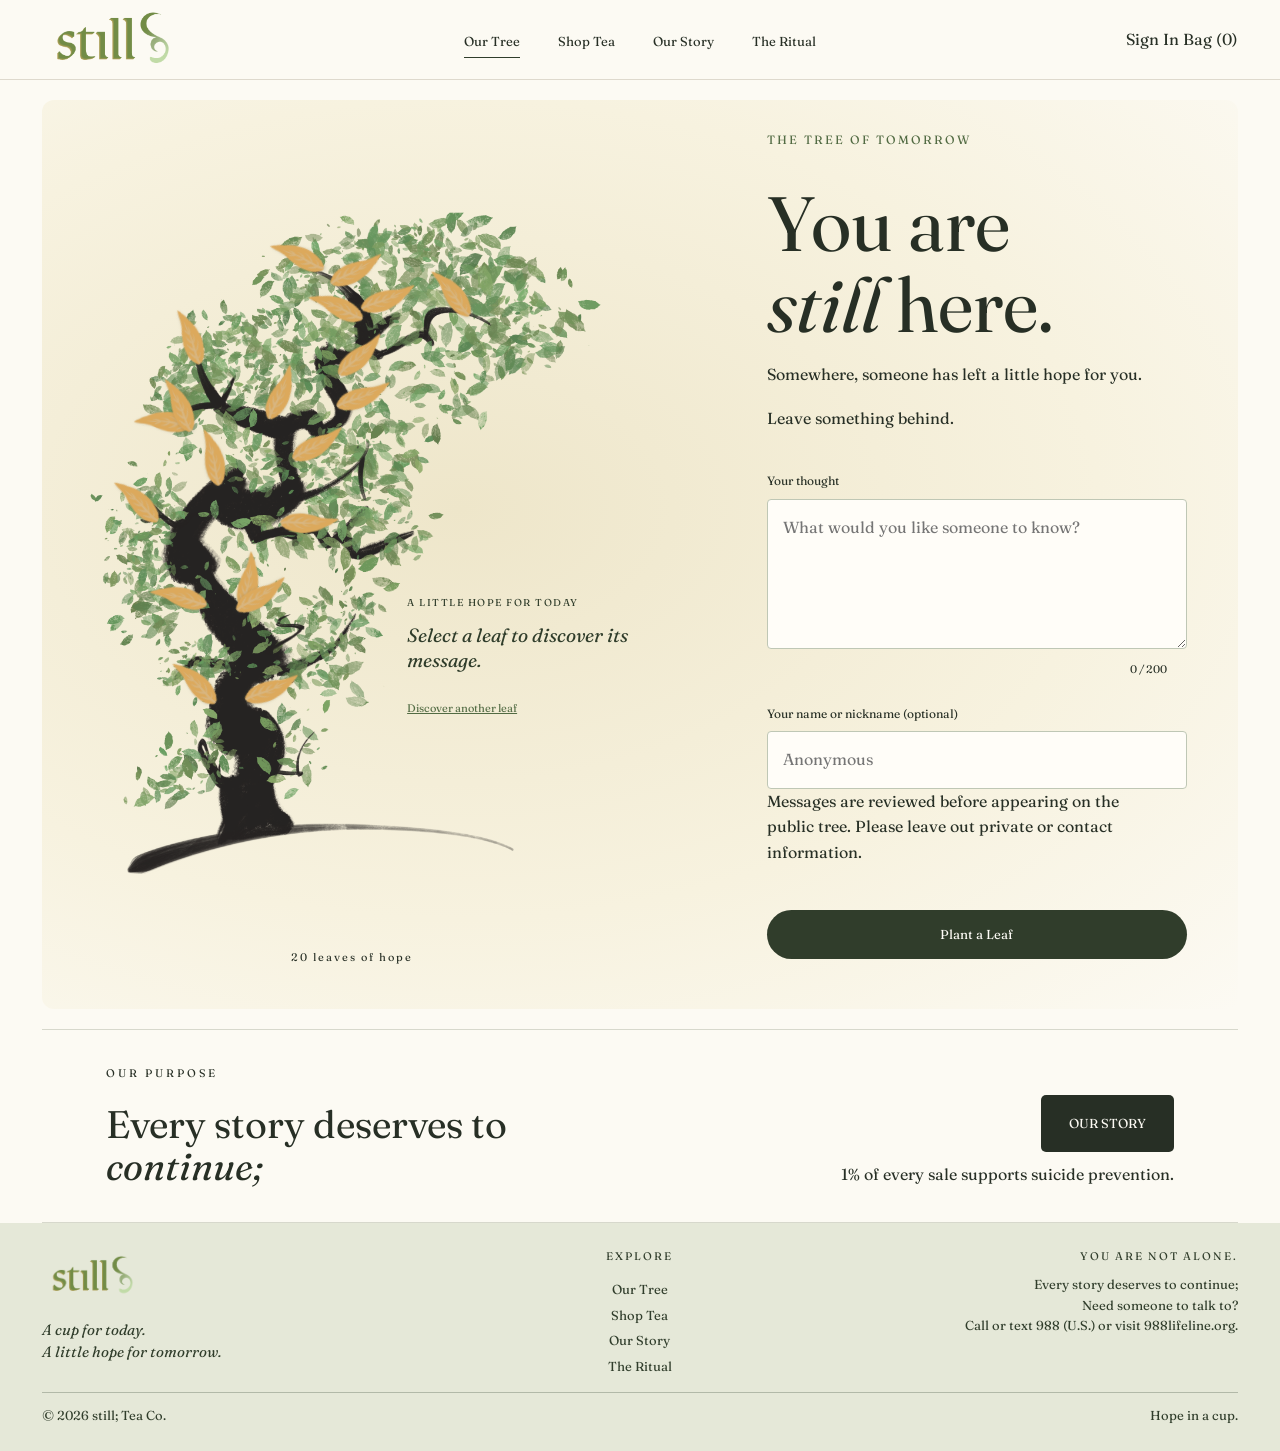
==== commit e6e78137: "Leaf sub" ====
--- a/index.html
+++ b/index.html
@@ -37,7 +37,7 @@
 
         <div class="shop-account">
             <span>Sign In</span>
-            <span>Bag (0)</span>
+            <span class="bag-button" role="button" tabindex="0">Bag (0)</span>
         </div>
     </header>
 
@@ -126,13 +126,15 @@
 
                 <p id="character-count">0 / 200</p>
 
-                <label for="author">Your name (optional)</label>
+                <label for="author">Your name or nickname (optional)</label>
 
                 <input
                     type="text"
                     id="author"
                     maxlength="40"
                     placeholder="Anonymous">
+
+                <p>Messages are reviewed before appearing on the public tree. Please leave out private or contact information.</p>
 
                 <button type="submit">
                     Plant a Leaf
@@ -203,6 +205,7 @@
     </footer>
 
     <script src="script.js"></script>
+    <script src="cart.js"></script>
 
     <script>
         const menuButton = document.querySelector(".menu-button");
--- a/style.css
+++ b/style.css
@@ -1361,6 +1361,7 @@
 
 .ritual-hero-text {
     text-align: left;
+    align-self: start;
 }
 
 .ritual-hero h1 {
@@ -1384,12 +1385,11 @@
 .ritual-hero-photo img {
     display: block;
     width: 100%;
-    height: 650px;
-
-    object-fit: cover;
+    height: 580px;
+    object-fit: contain;
     object-position: center;
-
     border-radius: 5px;
+transform: translate(-25px, -60px) scale(1.30);
 }
 
 
@@ -1931,7 +1931,7 @@
     display: block;
     width: 100%;
     aspect-ratio: 4 / 5;
-    object-fit: cover;
+    object-fit: contain;
     border-radius: 5px;
     margin-bottom: 25px;
 }
@@ -2234,4 +2234,285 @@
 }
 .home-purpose > div:last-child {
     align-self: end;
+}
+
+.bag-button {
+    cursor: pointer;
+}
+
+.add-to-bag,
+.ritual-add-to-bag {
+    width: 150px;
+    min-height: 46px;
+    background: #303d2b;
+    color: #f8f4eb;
+    border: 1px solid #303d2b;
+    border-radius: 5px;
+    font-size: 13px;
+    text-transform: uppercase;
+}
+
+.tea-product-info {
+    display: flex;
+    flex-direction: column;
+}
+
+.add-to-bag {
+    margin-top: auto;
+    align-self: stretch;
+}
+
+.ritual-tea-actions {
+    display: flex;
+    align-items: center;
+    gap: 12px;
+    flex-wrap: wrap;
+}
+
+.ritual-tea-actions .store-button {
+    border: 1px solid #303d2b;
+    background: transparent;
+    color: #303d2b;
+}
+
+.cart-panel {
+    position: fixed;
+    inset: 0;
+    z-index: 1000;
+    visibility: hidden;
+    pointer-events: none;
+}
+
+.cart-panel.open {
+    visibility: visible;
+    pointer-events: auto;
+}
+
+.cart-backdrop {
+    position: absolute;
+    inset: 0;
+    background: rgba(48, 61, 43, 0.28);
+}
+
+.cart-drawer {
+    position: absolute;
+    top: 0;
+    right: 0;
+    width: min(420px, 90vw);
+    height: 100%;
+    padding: 30px;
+    background: #f8f4eb;
+    color: #303d2b;
+}
+
+.cart-header {
+    display: flex;
+    justify-content: space-between;
+    align-items: center;
+    border-bottom: 1px solid #ded9cd;
+    padding-bottom: 16px;
+}
+
+.cart-header h2 {
+    font-size: 38px;
+}
+
+.cart-close {
+    width: 42px;
+    height: 42px;
+    padding: 0;
+    border-radius: 50%;
+}
+
+.cart-items {
+    padding-top: 20px;
+}
+
+.cart-item {
+    display: grid;
+    grid-template-columns: 90px 1fr;
+    gap: 15px;
+    padding-bottom: 18px;
+    margin-bottom: 18px;
+    border-bottom: 1px solid #ded9cd;
+}
+
+.cart-item img {
+    width: 90px;
+    height: 120px;
+    object-fit: contain;
+}
+
+.cart-remove {
+    background: transparent;
+    color: #303d2b;
+    border: 1px solid #303d2b;
+    border-radius: 5px;
+    padding: 8px 14px;
+}
+
+.tea-product-info .add-to-bag,
+.tea-product-info .explore-tea-button {
+    width: 150px;
+    min-height: 46px;
+    height: 46px;
+    border-radius: 5px;
+    display: flex;
+    align-items: center;
+    justify-content: center;
+    margin-left: auto;
+    margin-right: auto;
+    box-sizing: border-box;
+    font-size: 13px;
+    text-transform: uppercase;
+}
+
+.tea-product-info .explore-tea-button {
+    margin-top: 8px;
+    background: transparent;
+    color: #303d2b;
+    border: 1px solid #303d2b;
+}
+.ritual-tea-text .store-button {
+    margin-top: 0;
+    vertical-align: middle;
+}
+/* SHOP BUTTON ALIGNMENT */
+
+.tea-product-info {
+    display: flex;
+    flex-direction: column;
+}
+
+.product-button-actions {
+    display: flex;
+    flex-direction: column;
+    gap: 10px;
+    margin-top: 20px;
+}
+
+.tea-product-info .add-to-bag,
+.tea-product-info .explore-tea-button {
+    width: 100%;
+    height: auto;
+    min-height: 48px;
+    margin: 0;
+    padding: 10px;
+    text-align: center;
+    align-self: stretch;
+}
+
+
+/* RITUAL BUTTON ALIGNMENT */
+
+.ritual-tea-actions {
+    display: flex;
+    align-items: center;
+    justify-content: flex-start;
+    gap: 10px;
+    margin-top: 20px;
+}
+
+.ritual-tea-actions .store-button,
+.ritual-tea-actions .ritual-add-to-bag {
+    display: inline-flex;
+    align-items: center;
+    justify-content: center;
+    height: 48px;
+    padding: 0 20px;
+    margin: 0;
+    width: auto;
+    min-width: 150px;
+    font-size: 13px;
+    border-radius: 5px;
+}
+
+.ritual-tea-actions .ritual-add-to-bag {
+    order: -1;
+}
+
+
+/* MOBILE BUTTON ALIGNMENT */
+
+@media (max-width: 600px) {
+    .tea-product-info {
+        grid-template-columns: 1fr;
+    }
+
+    .tea-product-info .explore-tea-button {
+        margin-top: 8px;
+    }
+}
+.story-text .eyebrow em {
+    text-transform: uppercase;
+    font-style: italic;
+}
+.ritual-hero-text .eyebrow em {
+    text-transform: uppercase;
+    font-style: italic;
+}
+.tea-product-info .add-to-bag {
+    margin-bottom: 12px !important;
+}
+/* TREE OF TOMORROW TEXT ALIGNMENT */
+
+.ritual-community .ritual-community-text {
+    display: grid;
+    width: max-content;
+    max-width: 100%;
+    justify-self: center;
+    text-align: left;
+}
+
+.ritual-community-text h2 {
+    text-align: center;
+}
+
+.ritual-community-text .eyebrow {
+    text-align: center;
+}
+
+.ritual-community-text p:not(.eyebrow) {
+    text-align: left;
+    max-width: none;
+    contain: inline-size;
+}
+
+.ritual-community-text .store-button {
+    justify-self: start;
+    text-align: center;
+}
+/* OUR STORY - TWO COLUMN TEXT */
+
+@media (min-width: 1100px) {
+
+    .semicolon-text {
+        column-count: 2;
+        column-gap: 35px;
+        column-fill: balance;
+    }
+
+    .semicolon-text h2,
+    .semicolon-text .eyebrow {
+        column-span: all;
+    }
+
+    .semicolon-text p:not(.eyebrow) {
+        max-width: none;
+        break-inside: avoid;
+    }
+
+}
+/* FIX MOBILE NAVIGATION */
+
+@media (max-width: 900px) {
+
+    .shop-header nav,
+    .ritual-header nav {
+        left: 20px;
+        right: 20px;
+        transform: none;
+        width: auto;
+    }
+
 }
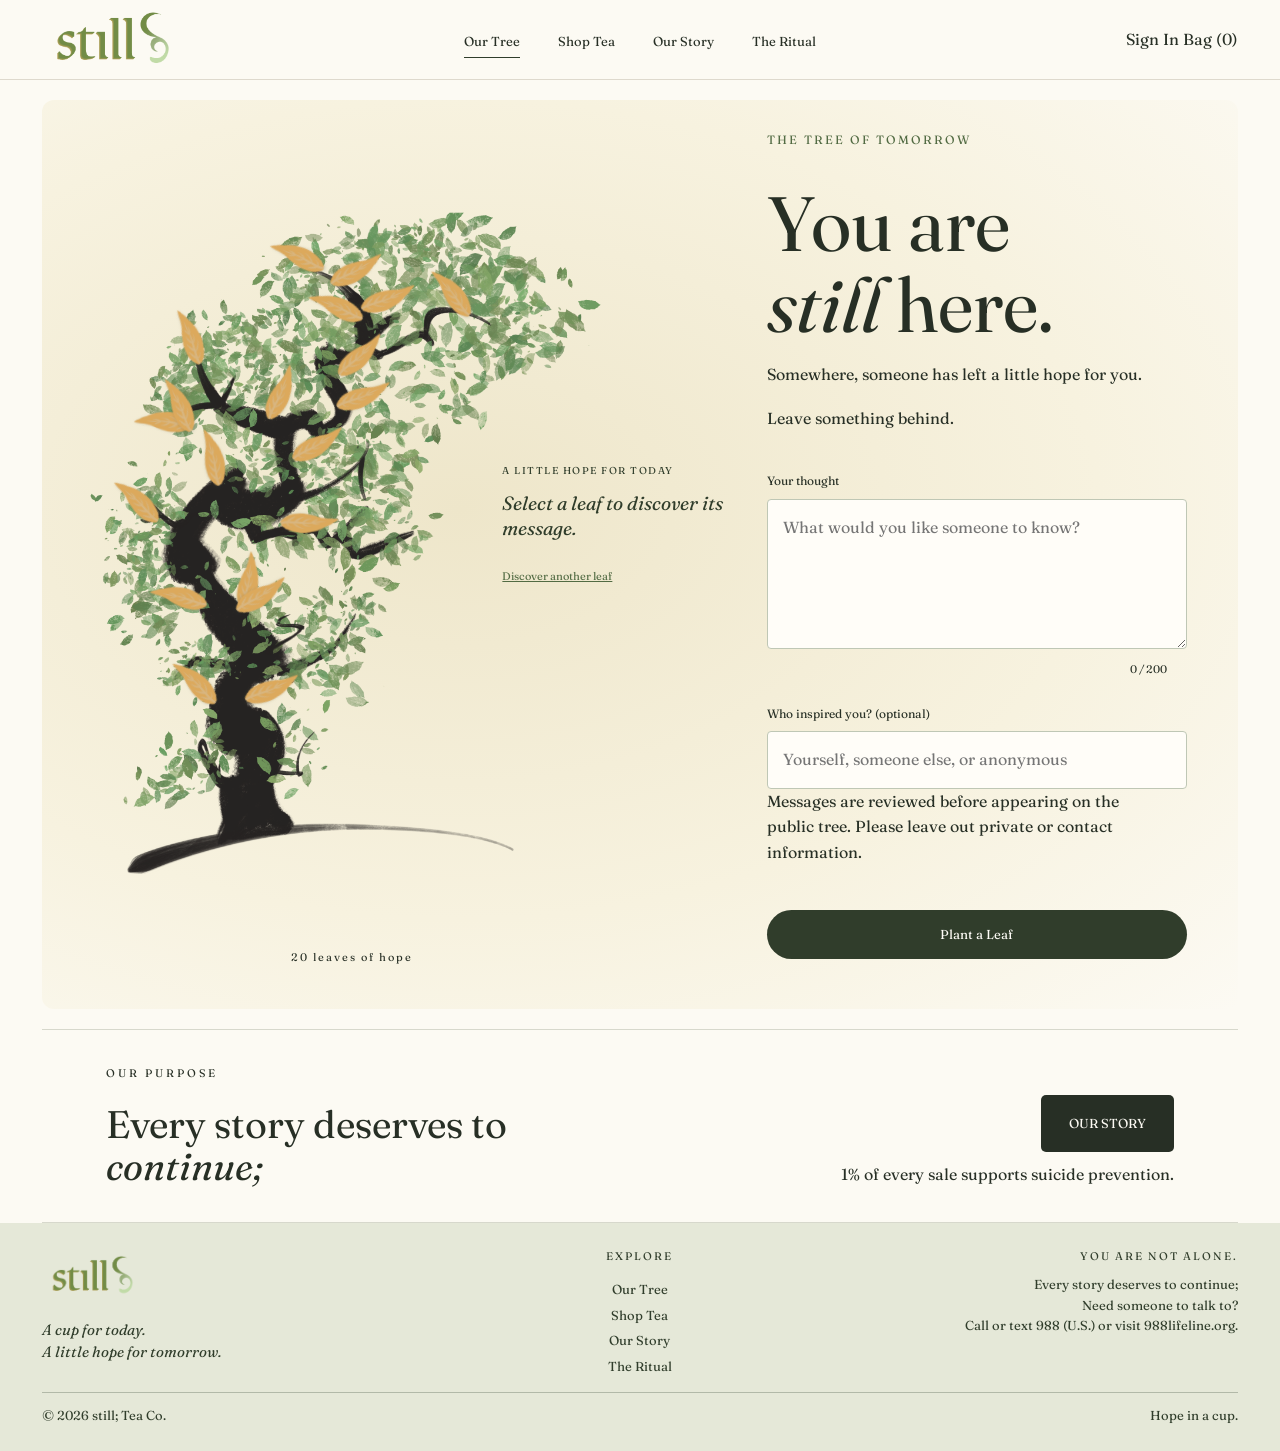
==== commit f7035d00: "Updated website layout and brand story" ====
--- a/index.html
+++ b/index.html
@@ -126,13 +126,13 @@
 
                 <p id="character-count">0 / 200</p>
 
-                <label for="author">Your name or nickname (optional)</label>
+                <label for="author">Who inspired you? (optional)</label>
 
                 <input
                     type="text"
                     id="author"
                     maxlength="40"
-                    placeholder="Anonymous">
+                    placeholder="Yourself, someone else, or anonymous">
 
                 <p>Messages are reviewed before appearing on the public tree. Please leave out private or contact information.</p>
 
--- a/style.css
+++ b/style.css
@@ -2515,4 +2515,19 @@
         width: auto;
     }
 
+}
+/* TREE QUOTE POSITION AND SIZE */
+
+@media (min-width: 1100px) {
+    .tree-quote {
+        top: 40%;
+        left: 75%;
+        width: 46%;
+        transform: none;
+    }
+}
+
+.tree-quote #quote-text {
+    max-height: none;
+    overflow: visible;
 }
